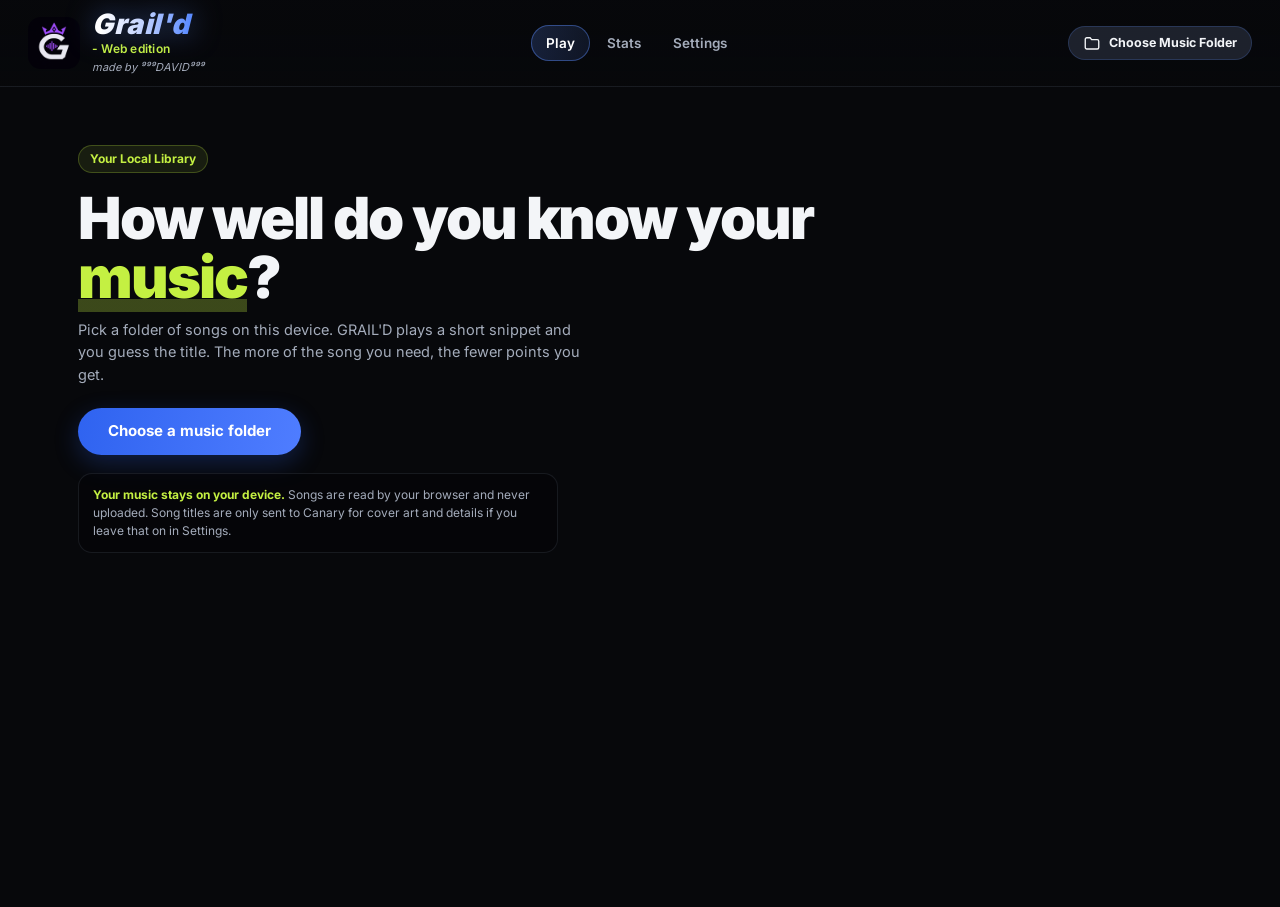
==== web/index.html @ 4c106f6c "Add stage 1 browser edition of GRAIL'D in web/ A static site version that needs no .exe: players pic" ====
<!DOCTYPE html>
<html lang="en">
<head>
    <meta charset="UTF-8">
    <meta name="viewport" content="width=device-width, initial-scale=1.0">
    <title>GRAIL'D - Song Guesser</title>
    <meta name="description" content="Guess songs from short snippets of your own music folder. Your files stay on your device.">
    <link rel="icon" type="image/png" href="assets/graild-logo.png">
    <link href="assets/tailwind.css" rel="stylesheet">
    <link href="assets/fonts.css" rel="stylesheet">
    <link href="assets/graild-ui.css" rel="stylesheet">
    <link href="web.css" rel="stylesheet">
</head>
<body>
    <svg width="0" height="0" style="position:absolute" aria-hidden="true">
        <symbol id="i-game" viewBox="0 0 24 24"><circle cx="12" cy="12" r="9"/><path d="m10 8.5 5.5 3.5-5.5 3.5z"/></symbol>
        <symbol id="i-trophy" viewBox="0 0 24 24"><path d="M8 4h8v7a4 4 0 0 1-8 0z"/><path d="M8 6H4.5c0 3 1.2 5 3.7 5.4M16 6h3.5c0 3-1.2 5-3.7 5.4"/><path d="M12 15v3.5M8.5 20.5h7"/></symbol>
        <symbol id="i-settings" viewBox="0 0 24 24"><path d="M4 7h9M17 7h3M4 17h3M11 17h9"/><circle cx="15" cy="7" r="2"/><circle cx="9" cy="17" r="2"/></symbol>
        <symbol id="i-folder" viewBox="0 0 24 24"><path d="M3 7a2 2 0 0 1 2-2h4.5l2 2.5H19a2 2 0 0 1 2 2V18a2 2 0 0 1-2 2H5a2 2 0 0 1-2-2z"/></symbol>
    </svg>

    <div class="app-shell">
    <header class="rail">
        <div class="app-brand">
            <img class="app-brand-logo" src="assets/graild-logo.png" alt="GRAIL'D crowned G logo" width="64" height="64">
            <div class="min-w-0">
                <h1 class="wordmark">Grail'd</h1>
                <p class="brand-sub">- Web edition</p>
                <p class="brand-credit">made by ⁹⁹⁹DAVID⁹⁹⁹</p>
            </div>
        </div>
        <nav class="rail-nav" aria-label="Main">
            <button type="button" data-tab="play" class="nav-btn"><svg class="icon" aria-hidden="true"><use href="#i-game"></use></svg>Play</button>
            <button type="button" data-tab="stats" class="nav-btn"><svg class="icon" aria-hidden="true"><use href="#i-trophy"></use></svg>Stats</button>
            <button type="button" data-tab="settings" class="nav-btn"><svg class="icon" aria-hidden="true"><use href="#i-settings"></use></svg>Settings</button>
        </nav>
        <div class="rail-foot">
            <button type="button" data-action="choose-folder" class="btn btn-secondary btn-sm"><svg class="icon" aria-hidden="true"><use href="#i-folder"></use></svg><span>Choose <span class="label-long">Music </span>Folder</span></button>
        </div>
    </header>

    <div class="app-main">
    <main class="app-content">
        <input id="folder-input" type="file" webkitdirectory directory multiple hidden>

        <!-- PLAY -->
        <section id="tab-play" class="space-y-5">
            <div id="welcome" class="hub-hero">
                <span class="pill">Your Local Library</span>
                <h2 class="hub-title">How well do you know your <em>music</em>?</h2>
                <p class="sub">Pick a folder of songs on this device. GRAIL'D plays a short snippet and you guess the title. The more of the song you need, the fewer points you get.</p>
                <div class="hub-actions">
                    <button type="button" data-action="choose-folder" class="btn btn-primary btn-lg">Choose a music folder</button>
                    <button id="reopen-folder" type="button" class="btn btn-secondary btn-lg hidden">Reopen <span id="reopen-name"></span></button>
                </div>
                <p class="privacy-note small"><strong>Your music stays on your device.</strong> Songs are read by your browser and never uploaded. Song titles are only sent to Canary for cover art and details if you leave that on in Settings.</p>
                <p id="welcome-status" class="small mt-2" role="status"></p>
            </div>

            <div id="game" class="game-layout hidden">
                <div class="space-y-3 min-w-0">
                    <div class="flex flex-wrap items-center justify-between gap-x-4 gap-y-1">
                        <p id="library-line" class="tiny"></p>
                        <p class="tiny">Your round saves automatically in this browser.</p>
                    </div>
                    <div class="card card-accent card-pad space-y-5">
                        <div class="game-head">
                            <div>
                                <h3 id="game-mode-title" class="text-xl font-extrabold">Classic Snippets</h3>
                                <p id="game-mode-description" class="small">Guess the song from its intro.</p>
                                <p class="small">Attempt <span id="current-attempt">1</span> of <span id="attempt-count">6</span></p>
                            </div>
                            <div class="game-hud">
                                <span id="game-score" class="tabular">Score: 0</span>
                                <p class="streak tabular">Streak: <span id="game-streak">0</span> 🔥</p>
                            </div>
                        </div>

                        <div class="game-options">
                            <label class="field">Game
                                <select id="mode-select">
                                    <option value="classic">Classic Snippets</option>
                                    <option value="random">Random Drop</option>
                                </select>
                            </label>
                            <label class="field">Difficulty
                                <select id="difficulty-select">
                                    <option>Easy</option><option>Medium</option><option>Hard</option>
                                </select>
                            </label>
                        </div>

                        <div class="space-y-5">
                            <div id="timeline-bars" aria-label="Attempts"></div>

                            <div id="snippet-deck" class="deck">
                                <div class="eq" id="snippet-eq" aria-hidden="true"></div>
                                <button id="play-btn" type="button">
                                    <span id="snippet-play-icon" aria-hidden="true">&#9654;</span> <span id="snippet-play-label">PLAY</span> <span><span id="snippet-sec">1</span>s SNIPPET</span>
                                </button>
                                <div class="deck-meta">
                                    <progress id="snippet-progress" max="1000" value="0" aria-label="Snippet playback progress"></progress>
                                    <span id="snippet-clock" class="tabular">0.0s</span>
                                    <span id="round-worth" class="worth tabular"></span>
                                </div>
                                <label class="volume-row">
                                    <span>Volume</span>
                                    <input id="volume-control" type="range" min="0" max="100" value="70" aria-label="Music volume">
                                    <span id="volume-value" class="w-10 text-right tabular-nums">70%</span>
                                </label>
                            </div>

                            <div id="cover-container" class="cover-box hidden">
                                <div class="cover-frame"><div id="cover-art-inner">💿</div></div>
                                <p id="correct-song-title"></p>
                                <p id="canary-details" class="small text-center"></p>
                            </div>

                            <ol id="round-log" class="round-log hidden" aria-label="Your attempts this round"></ol>

                            <div id="input-area" class="space-y-3">
                                <div class="guess-wrap">
                                    <input type="text" id="guess-input" placeholder="Type song title..." autocomplete="off" role="combobox" aria-autocomplete="list" aria-expanded="false" aria-controls="suggestions" aria-label="Song title guess">
                                    <div id="suggestions" class="hidden" role="listbox"></div>
                                </div>
                                <div class="game-actions">
                                    <button id="submit-btn" type="button" class="btn btn-green">SUBMIT</button>
                                    <button id="skip-btn" type="button" class="btn btn-quiet">SKIP / +1s</button>
                                    <button id="reroll-btn" type="button" class="btn btn-cyan">REROLL SONG</button>
                                </div>
                                <p class="key-hints"><span><kbd>Enter</kbd> submit</span><span><kbd>Ctrl</kbd> <kbd>Space</kbd> play</span><span><kbd>Ctrl</kbd> <kbd>Enter</kbd> skip</span></p>
                            </div>
                        </div>

                        <div id="feedback-banner" class="feedback" role="status"></div>
                        <button id="next-round-btn" type="button" class="btn btn-primary btn-lg btn-block hidden">Next Round</button>
                    </div>
                </div>
                <aside class="game-side" aria-label="This session">
                    <div class="card card-pad space-y-3">
                        <h4 class="kicker kicker-c">This session</h4>
                        <div class="side-stats">
                            <div class="stat"><p class="stat-label">Correct</p><p id="side-correct" class="stat-value c-g">0</p></div>
                            <div class="stat"><p class="stat-label">Wrong</p><p id="side-wrong" class="stat-value c-r">0</p></div>
                            <div class="stat"><p class="stat-label">Accuracy</p><p id="side-accuracy" class="stat-value c-c">-</p></div>
                            <div class="stat"><p class="stat-label">Rounds</p><p id="side-rounds" class="stat-value">0</p></div>
                        </div>
                    </div>
                    <div class="card card-pad space-y-3">
                        <h4 class="kicker">Round history</h4>
                        <ul id="round-history" class="history"></ul>
                        <p id="round-history-empty" class="small">Finished rounds appear here until you close the tab.</p>
                    </div>
                </aside>
            </div>
        </section>

        <!-- STATS -->
        <section id="tab-stats" class="hidden space-y-5">
            <div>
                <h2 class="section-title">Your stats</h2>
                <p class="sub mt-1">Saved in this browser only. Clearing site data or switching browser starts fresh.</p>
            </div>
            <div class="stats-grid" aria-label="Lifetime stats">
                <div class="stat"><p class="stat-label">Lifetime points</p><p id="stat-points" class="stat-value c-p">0</p></div>
                <div class="stat"><p class="stat-label">Accuracy</p><p id="stat-accuracy" class="stat-value c-c">-</p></div>
                <div class="stat"><p class="stat-label">Best streak</p><p id="stat-best-streak" class="stat-value c-o">0</p></div>
                <div class="stat"><p class="stat-label">Current streak</p><p id="stat-streak" class="stat-value">0</p></div>
                <div class="stat"><p class="stat-label">Rounds played</p><p id="stat-played" class="stat-value">0</p></div>
                <div class="stat"><p class="stat-label">Correct / wrong guesses</p><p id="stat-guesses" class="stat-value">0 / 0</p></div>
                <div class="stat"><p class="stat-label">Grails collected</p><p id="stat-grails" class="stat-value c-g">0</p></div>
                <div class="stat"><p class="stat-label">Achievements</p><p id="stat-achievements" class="stat-value">0 / 48</p></div>
            </div>
            <div class="card card-pad space-y-3">
                <h3 class="card-title">Achievements</h3>
                <ul id="achievement-list" class="achievement-list"></ul>
            </div>
        </section>

        <!-- SETTINGS -->
        <section id="tab-settings" class="hidden narrow-col space-y-5">
            <h2 class="section-title">Settings</h2>
            <div class="card card-pad space-y-4">
                <label class="setting-row"><span>Show Canary song details<small>After each round, look up the title on canary.best for cover art, era and a link. Only the title is sent.</small></span>
                    <input id="canary-toggle" type="checkbox" checked>
                </label>
                <div class="setting-row"><span>Music folder<small id="settings-folder">No folder chosen.</small></span>
                    <button id="forget-folder" type="button" class="btn btn-secondary btn-sm">Forget folder</button>
                </div>
                <div class="setting-row"><span>Reset stats<small>Deletes your points, streaks, grails and achievements in this browser.</small></span>
                    <button id="reset-stats" type="button" class="btn btn-danger btn-sm">Reset</button>
                </div>
            </div>
            <div class="card card-pad space-y-2">
                <h3 class="card-title">About the web edition</h3>
                <p class="small">This is the browser version of GRAIL'D. It plays songs from a folder you choose; nothing is uploaded and there is no server. Sign-in, the global leaderboard and challenges are only in the desktop app for now.</p>
                <p class="small">Chrome and Edge can remember your folder between visits. Firefox and Safari ask you to pick it again each time. Which audio formats play depends on your browser; MP3, M4A/AAC, WAV, OGG and FLAC work almost everywhere.</p>
            </div>
        </section>
    </main>
    </div>
    </div>

    <script type="module" src="js/app.js"></script>
</body>
</html>
---- web/assets/fonts.css ----
@font-face {
  font-family: 'Inter';
  font-style: normal;
  font-weight: 400;
  font-display: swap;
  src: url(inter-400.ttf) format('truetype');
}
@font-face {
  font-family: 'Inter';
  font-style: normal;
  font-weight: 600;
  font-display: swap;
  src: url(inter-600.ttf) format('truetype');
}
@font-face {
  font-family: 'Inter';
  font-style: normal;
  font-weight: 700;
  font-display: swap;
  src: url(inter-700.ttf) format('truetype');
}
@font-face {
  font-family: 'Inter';
  font-style: normal;
  font-weight: 900;
  font-display: swap;
  src: url(inter-900.ttf) format('truetype');
}
---- web/assets/graild-ui.css ----
:root {
  color-scheme: dark;
  --accent-rgb: 92 140 255;
  --accent2-rgb: 196 240 66;
  --deep-rgb: 47 99 240;
  --bg: #07080b;
  --bg-2: #0c0e13;
  --surface: rgba(17, 19, 25, .92);
  --surface-2: #161920;
  --surface-3: #242833;
  --well: rgba(4, 5, 8, .55);
  --plum: rgba(38, 43, 56, .75);
  --line: rgba(148, 163, 184, .13);
  --line-2: rgba(148, 163, 184, .26);
  --text: #f3f5f8;
  --muted: #a4acbb;
  --faint: #7d8596;
  --purple: #5c8cff;
  --purple-2: #b9ccff;
  --purple-deep: #2f63f0;
  --cyan: #c4f042;
  --cyan-2: #e6fbb0;
  --cyan-deep: #86b80f;
  --green: #34d399;
  --green-deep: #059669;
  --red: #fb7185;
  --amber: #fbbf24;
  --orange: #fb923c;
  --grad: linear-gradient(100deg, #2f63f0, #4f7dff);
  --grad-soft: linear-gradient(100deg, rgb(var(--accent-rgb) / .2), rgb(var(--accent-rgb) / .1));
  --radius: 18px;
  --radius-sm: 10px;
  --rail: 264px;
  --shadow: 0 18px 50px rgba(0, 0, 0, .5);
}

.hidden { display: none !important; }
html { scroll-behavior: smooth; }
body {
  font-family: 'Inter', system-ui, sans-serif;
  background: var(--bg);
  color: var(--text);
  min-height: 100vh;
  font-feature-settings: 'cv11', 'ss01';
}
#space { position: fixed; inset: 0; z-index: -1; overflow: hidden; pointer-events: none; background: radial-gradient(900px 420px at 50% -120px, rgb(var(--deep-rgb) / .22), transparent 70%), var(--bg); }
#space canvas { position: absolute; inset: 0; width: 100%; height: 100%; }
dialog::backdrop { background: rgba(4, 5, 12, .78); -webkit-backdrop-filter: blur(4px); backdrop-filter: blur(4px); }
::selection { background: var(--purple); color: #fff; }
:focus-visible { outline: 2px solid var(--cyan); outline-offset: 2px; }
.tabular, .stat-value { font-variant-numeric: tabular-nums; }
::-webkit-scrollbar { width: 10px; height: 10px; }
::-webkit-scrollbar-thumb { background: #262b36; border-radius: 99px; border: 2px solid transparent; background-clip: padding-box; }
::-webkit-scrollbar-thumb:hover { background: #353b48; background-clip: padding-box; border: 2px solid transparent; }
::-webkit-scrollbar-track { background: transparent; }
.icon { width: 18px; height: 18px; flex-shrink: 0; stroke: currentColor; fill: none; stroke-width: 1.8; stroke-linecap: round; stroke-linejoin: round; }

.app-shell { display: block; min-height: 100vh; }
.rail {
  position: sticky;
  top: 0;
  z-index: 50;
  display: grid;
  grid-template-columns: auto minmax(0, 1fr) auto;
  align-items: center;
  gap: 10px 24px;
  padding: 10px 28px;
  border-bottom: 1px solid var(--line);
  background: linear-gradient(180deg, rgba(7, 8, 11, .96), rgba(7, 8, 11, .84));
}
.app-main { min-width: 0; display: flex; flex-direction: column; min-height: calc(100vh - 80px); }
.app-content { flex: 1; width: 100%; max-width: 1180px; margin: 0 auto; padding: 28px 28px 44px; }
.app-footer { padding: 20px 32px 24px; border-top: 1px solid var(--line); text-align: center; font-size: 12px; color: var(--faint); }
.app-footer .credit { margin-top: 4px; color: var(--muted); font-style: italic; font-weight: 600; }

.app-brand { display: flex; align-items: center; gap: 12px; min-width: 0; }
.app-brand-logo { width: 52px; height: 52px; object-fit: contain; flex-shrink: 0; border-radius: 13px; }
.wordmark { display: inline-block; padding-right: .1em; font-size: 28px; line-height: 1.05; font-weight: 900; font-style: italic; letter-spacing: .03em; background: linear-gradient(95deg, #ffffff 10%, var(--purple-2) 55%, var(--purple) 95%); -webkit-background-clip: text; background-clip: text; color: transparent; filter: drop-shadow(0 0 14px rgb(var(--accent-rgb) / .5)); }
.brand-sub { font-size: 12px; font-weight: 600; color: var(--cyan); letter-spacing: .02em; white-space: nowrap; }
.brand-credit { margin-top: 1px; font-size: 11px; font-style: italic; color: var(--muted); white-space: nowrap; }

.rail-nav { display: flex; justify-content: center; align-items: center; gap: 2px; min-width: 0; }
.nav-btn { position: relative; display: flex; align-items: center; justify-content: center; gap: 7px; padding: 8px 15px; border-radius: 999px; font-size: 13.5px; font-weight: 600; color: var(--muted); transition: background-color .15s, color .15s; white-space: nowrap; }
.nav-btn .icon { display: none; }
.nav-btn:hover { color: var(--text); background: rgba(148, 163, 184, .08); }
.nav-btn.is-active { background: var(--grad-soft); color: #fff; box-shadow: inset 0 0 0 1px rgb(var(--accent-rgb) / .42); }
.game-nav { position: relative; display: flex; align-items: center; }
.game-nav .nav-btn { flex: 1; min-width: 0; padding-right: 28px; }
.nav-caret { position: absolute; right: 5px; top: 50%; transform: translateY(-50%); padding: 5px; border-radius: 99px; color: var(--muted); }
.nav-caret:hover { background: rgba(148, 163, 184, .14); color: var(--text); }
.nav-caret .icon { width: 13px; height: 13px; }
.game-nav-menu { position: absolute; top: 100%; left: 0; min-width: 250px; padding-top: 8px; z-index: 60; }
.game-nav-menu[hidden] { display: none; }
.game-nav-panel { padding: 8px; border: 1px solid var(--line-2); border-radius: 18px; background: var(--surface-2); box-shadow: var(--shadow); }
.game-nav-panel button { display: block; width: 100%; padding: 11px 12px; border-radius: 12px; text-align: left; font-size: 13px; font-weight: 700; }
.game-nav-panel button:hover, .game-nav-panel button:focus-visible { background: var(--surface-3); }
.game-nav-panel button[aria-checked="true"] { color: var(--purple-2); background: rgb(var(--accent-rgb) / .16); }
.game-nav-panel .menu-note { padding: 8px 12px 6px; font-size: 11.5px; color: var(--faint); }

.rail-foot { display: flex; align-items: center; gap: 8px; }
.palette-trigger { display: flex; align-items: center; gap: 8px; padding: 7px 10px 7px 12px; border: 1px solid var(--line); border-radius: 999px; font-size: 12.5px; color: var(--muted); background: rgba(148, 163, 184, .05); white-space: nowrap; }
.palette-trigger:hover { border-color: var(--line-2); color: var(--text); }
kbd { display: inline-block; min-width: 20px; padding: 2px 6px; border: 1px solid var(--line-2); border-bottom-width: 2px; border-radius: 6px; background: var(--surface-2); color: var(--muted); font: 600 10.5px/1.4 'Inter', sans-serif; text-align: center; }

.card { background: var(--surface); border: 1px solid var(--line); border-radius: var(--radius); }
.card-pad { padding: 24px; }
.card-accent { border-color: rgb(var(--accent2-rgb) / .24); }
.card-accent-p { border-color: rgb(var(--accent-rgb) / .3); }
.kicker { font-size: 11px; font-weight: 700; letter-spacing: .13em; text-transform: uppercase; color: var(--purple); }
.kicker-c { color: var(--cyan); }
.pill { display: inline-flex; align-items: center; gap: 6px; padding: 4px 11px; border: 1px solid rgb(var(--accent2-rgb) / .24); border-radius: 999px; background: rgb(var(--accent2-rgb) / .09); color: var(--cyan); font-size: 12px; font-weight: 700; }
.section-title { font-size: 24px; font-weight: 900; letter-spacing: -.015em; }
.card-title { font-size: 18px; font-weight: 800; letter-spacing: -.01em; }
.sub { font-size: 13px; color: var(--muted); line-height: 1.55; }
.small { font-size: 12px; color: var(--muted); line-height: 1.5; }
.tiny { font-size: 11.5px; color: var(--faint); line-height: 1.5; }
.link-btn { font-size: 12.5px; font-weight: 700; color: var(--cyan); }
.link-btn:hover { text-decoration: underline; }
.link-btn.is-p { color: var(--purple); }
.link-btn:disabled { opacity: .4; }

.btn { display: inline-flex; align-items: center; justify-content: center; gap: 8px; padding: 10px 20px; border-radius: 999px; font-size: 13.5px; font-weight: 700; line-height: 1.25; transition: filter .15s, background-color .15s, border-color .15s, transform .08s; cursor: pointer; }
.btn:active:not(:disabled) { transform: translateY(1px); }
.btn:disabled { opacity: .42; cursor: not-allowed; }
.btn-lg { padding: 14px 30px; font-size: 15px; }
.btn-sm { padding: 7px 14px; font-size: 12.5px; }
.btn-block { width: 100%; }
.btn-primary { background: var(--grad); color: #fff; box-shadow: 0 8px 24px rgb(var(--deep-rgb) / .26); }
.btn-primary:hover:not(:disabled) { filter: brightness(1.12); }
.btn-purple { background: var(--purple-deep); color: #fff; }
.btn-purple:hover:not(:disabled) { filter: brightness(1.14); }
.btn-green { background: var(--green-deep); color: #fff; }
.btn-green:hover:not(:disabled) { filter: brightness(1.14); }
.btn-cyan { background: var(--cyan-deep); color: #fff; }
.btn-cyan:hover:not(:disabled) { filter: brightness(1.14); }
.btn-secondary { border: 1px solid rgb(var(--accent-rgb) / .2); background: var(--plum); color: var(--text); }
.btn-secondary:hover:not(:disabled) { background: rgba(52, 59, 76, .9); border-color: rgb(var(--accent-rgb) / .42); }
.btn-quiet { background: var(--surface-3); color: var(--text); }
.btn-quiet:hover:not(:disabled) { filter: brightness(1.2); }
.btn-discord { border: 1px solid rgba(129, 140, 248, .45); background: rgba(99, 102, 241, .14); color: #fff; }
.btn-discord:hover:not(:disabled) { background: rgba(99, 102, 241, .26); }
.btn-danger { border: 1px solid rgba(251, 113, 133, .4); color: #fecdd3; }
.btn-danger:hover:not(:disabled) { background: rgba(251, 113, 133, .1); }

input[type="text"], input[type="search"], input[type="password"], input:not([type]), select {
  border: 1px solid var(--line-2);
  border-radius: 14px;
  background-color: rgba(8, 8, 18, .72);
  color: var(--text);
  transition: border-color .15s, box-shadow .15s;
}
input[type="text"], input[type="search"], input[type="password"], input:not([type]) { width: 100%; padding: 10px 12px; font-size: 14px; }
input::placeholder { color: var(--faint); }
input:focus, select:focus { outline: none; border-color: var(--cyan); box-shadow: 0 0 0 3px rgb(var(--accent2-rgb) / .16); }
select {
  appearance: none;
  -webkit-appearance: none;
  padding: 9px 34px 9px 12px;
  max-width: 100%;
  font-size: 13.5px;
  font-weight: 600;
  cursor: pointer;
  background-image: url("data:image/svg+xml,%3Csvg xmlns='http://www.w3.org/2000/svg' width='12' height='12' fill='none' stroke='%23a3adc2' stroke-width='2' stroke-linecap='round' stroke-linejoin='round' viewBox='0 0 24 24'%3E%3Cpath d='m6 9 6 6 6-6'/%3E%3C/svg%3E");
  background-repeat: no-repeat;
  background-position: right 12px center;
}
select:disabled, input:disabled { opacity: .5; cursor: not-allowed; }
select option { background: var(--surface-2); color: var(--text); }
.field { display: block; font-size: 13px; font-weight: 600; color: var(--muted); }
.field > input, .field > select, .field > .pw-wrap { margin-top: 6px; }
.field > select { width: 100%; }
.setting-row { display: flex; flex-wrap: wrap; align-items: center; justify-content: space-between; gap: 8px 16px; font-size: 14px; font-weight: 700; }
.setting-row small { display: block; margin-top: 2px; font-size: 11.5px; font-weight: 400; color: var(--faint); }
.toggle { display: flex; align-items: center; gap: 12px; font-size: 14px; color: var(--text); cursor: pointer; }
.toggle input { appearance: none; -webkit-appearance: none; flex-shrink: 0; position: relative; width: 38px; height: 22px; border-radius: 99px; background: var(--surface-3); border: 1px solid var(--line-2); cursor: pointer; transition: background-color .15s; }
.toggle input::after { content: ''; position: absolute; top: 2px; left: 2px; width: 16px; height: 16px; border-radius: 50%; background: #e2e8f0; transition: transform .15s; }
.toggle input:checked { background: var(--purple-deep); border-color: var(--purple); }
.toggle input:checked::after { transform: translateX(16px); }
input[type="range"] { -webkit-appearance: none; appearance: none; height: 6px; border-radius: 99px; background: linear-gradient(90deg, var(--cyan) var(--pct, 70%), var(--surface-3) var(--pct, 70%)); cursor: pointer; }
input[type="range"]::-webkit-slider-thumb { -webkit-appearance: none; width: 16px; height: 16px; border-radius: 50%; background: #fff; border: 3px solid var(--cyan); box-shadow: 0 2px 8px rgba(0, 0, 0, .5); }
progress { -webkit-appearance: none; appearance: none; display: block; width: 100%; height: 6px; border: 0; border-radius: 99px; overflow: hidden; background: var(--surface-3); }
progress::-webkit-progress-bar { background: var(--surface-3); border-radius: 99px; }
progress::-webkit-progress-value { background: linear-gradient(90deg, var(--purple), var(--cyan)); border-radius: 99px; }

.seg { display: flex; gap: 4px; padding: 4px; border: 1px solid var(--line); border-radius: 999px; background: var(--well); }
.seg-btn { flex: 1; padding: 9px 18px; border-radius: 999px; font-size: 13.5px; font-weight: 700; color: var(--muted); white-space: nowrap; }
.seg-btn:hover { color: var(--text); }
.seg-btn.is-active, .seg-btn[aria-selected="true"] { background: var(--purple-deep); color: #fff; }
.seg-inline { display: inline-flex; }
.seg-inline .seg-btn { flex: none; }

.stat { padding: 14px 16px; border: 1px solid var(--line); border-radius: 16px; background: var(--well); min-width: 0; }
.stat-label { font-size: 11.5px; font-weight: 600; color: var(--faint); }
.stat-value { margin-top: 3px; font-size: 22px; font-weight: 800; letter-spacing: -.01em; }
.stat-value.c-p { color: var(--purple); }
.stat-value.c-c { color: var(--cyan); }
.stat-value.c-g { color: var(--green); }
.stat-value.c-r { color: var(--red); }
.stat-value.c-o { color: var(--orange); }

.state-card { display: flex; flex-direction: column; align-items: center; gap: 8px; padding: 34px 20px; border: 1px dashed var(--line-2); border-radius: 16px; text-align: center; grid-column: 1 / -1; }
.state-card .state-icon { display: flex; align-items: center; justify-content: center; width: 46px; height: 46px; margin-bottom: 4px; border-radius: 50%; background: var(--grad-soft); color: var(--cyan); }
.state-card .state-icon .icon { width: 22px; height: 22px; }
.state-card h4 { font-size: 15px; font-weight: 800; }
.state-card p { max-width: 44ch; font-size: 13px; color: var(--muted); line-height: 1.55; word-break: break-word; }
.state-card .btn { margin-top: 8px; }
.state-card.is-error { border-color: rgba(251, 113, 133, .36); background: rgba(251, 113, 133, .05); }
.state-card.is-error .state-icon { background: rgba(251, 113, 133, .15); color: var(--red); }
.skeleton { position: relative; overflow: hidden; border-radius: 12px; background: var(--surface-2); }
.skeleton::after { content: ''; position: absolute; inset: 0; transform: translateX(-100%); background: linear-gradient(90deg, transparent, rgba(255, 255, 255, .05), transparent); animation: shimmer 1.3s infinite; }
.skeleton-rows { display: grid; gap: 8px; }
.skeleton-rows .skeleton { height: 52px; }
.skeleton-grid { display: contents; }
.skeleton-grid .skeleton { height: 148px; border-radius: 16px; }
@keyframes shimmer { to { transform: translateX(100%); } }

.hub-hero { position: relative; z-index: 5; display: flex; flex-direction: column; align-items: flex-start; padding: 30px 0 22px; text-align: left; }
.hub-title { margin: 16px 0 12px; max-width: 18ch; font-size: clamp(34px, 5vw, 58px); line-height: 1.02; font-weight: 900; letter-spacing: -.035em; color: var(--text); }
.hub-title em { font-style: normal; color: var(--cyan); background: linear-gradient(transparent 82%, rgb(var(--accent2-rgb) / .28) 82%); }
.hub-hero .sub { max-width: 58ch; font-size: 14.5px; }
.hub-actions { display: flex; flex-wrap: wrap; justify-content: flex-start; gap: 12px; margin-top: 22px; }
.hub-note { display: inline-flex; align-items: center; gap: 10px; max-width: 100%; margin-top: 20px; padding: 5px 16px 5px 6px; border: 1px solid var(--line-2); border-radius: 999px; background: var(--well); font-size: 12.5px; color: var(--muted); }
.hub-note:hover { border-color: var(--purple); }
.hub-note b { padding: 2px 9px; border-radius: 999px; background: var(--cyan); color: #0b0f02; font-size: 10.5px; font-weight: 800; letter-spacing: .04em; }
.hub-note strong { overflow: hidden; text-overflow: ellipsis; white-space: nowrap; color: var(--text); font-weight: 700; }
.song-thumb { position: relative; flex-shrink: 0; width: 38px; height: 38px; border-radius: 10px; background: linear-gradient(135deg, hsl(var(--h, 270) 70% 44%), hsl(calc(var(--h, 270) + 34) 75% 20%)); }
.song-thumb::after { content: ''; position: absolute; inset: 13px; border-radius: 50%; background: rgba(10, 11, 19, .82); box-shadow: 0 0 0 4px rgba(255, 255, 255, .13); }
.hub-row { display: grid; grid-template-columns: minmax(0, 1.05fr) minmax(0, 1fr); gap: 16px; }
.library-card { display: grid; grid-template-columns: auto minmax(0, 1fr); gap: 4px 18px; align-items: center; padding: 20px 22px; }
.library-card .disc { grid-row: span 2; margin: 0; }
.library-card .lib-body { grid-column: 1 / -1; }
.disc { position: relative; width: 66px; height: 66px; margin: 0 auto 12px; border-radius: 50%; border: 1px solid var(--purple); background: conic-gradient(from 40deg, #1b2746, #232b14, #1b2746, #232b14, #1b2746); }
.disc::after { content: ''; position: absolute; inset: 24px; border-radius: 50%; background: var(--bg); box-shadow: 0 0 0 5px rgb(var(--accent-rgb) / .55); }
.library-folder { margin-top: 10px; padding: 8px 14px; border: 1px solid var(--line); border-radius: 14px; background: var(--well); font-size: 12px; color: var(--muted); word-break: break-all; }
.meter-row { margin-top: 12px; text-align: left; }
.meter-row .small { display: flex; justify-content: space-between; gap: 8px; margin-bottom: 5px; }
.chip-row { display: flex; flex-wrap: wrap; gap: 6px; }
.chip { display: inline-flex; align-items: center; gap: 6px; padding: 5px 11px; border: 1px solid var(--line-2); border-radius: 999px; font-size: 12px; font-weight: 700; color: var(--muted); background: transparent; white-space: nowrap; }
button.chip:hover { color: var(--text); border-color: var(--purple); }
.chip[aria-pressed="true"] { background: rgb(var(--accent-rgb) / .2); border-color: var(--purple); color: #fff; }
.chip .count { font-weight: 600; color: var(--faint); }
.chip[aria-pressed="true"] .count { color: var(--purple-2); }
.hub-grid { display: grid; grid-template-columns: repeat(2, minmax(0, 1fr)); gap: 12px; }
.hub-trophy { display: flex; align-items: center; gap: 16px; padding: 16px 20px; width: 100%; text-align: left; }
button.hub-trophy:hover { border-color: rgba(251, 191, 36, .5); }
.hub-trophy .trophy-badge { display: flex; align-items: center; justify-content: center; width: 42px; height: 42px; flex-shrink: 0; border-radius: 12px; background: rgba(251, 191, 36, .13); color: var(--amber); }
.hub-trophy .trophy-text { min-width: 0; flex: 1; }
.hub-trophy strong { display: block; font-size: 14px; font-weight: 800; }
.game-cards { display: grid; grid-template-columns: repeat(2, minmax(0, 1fr)); gap: 16px; }
.game-card { display: flex; flex-direction: column; gap: 10px; padding: 24px; text-align: left; transition: border-color .15s, transform .15s; }
.game-card:hover { transform: translateY(-2px); border-color: var(--purple); }
.game-card.is-cyan:hover { border-color: var(--cyan); }
.game-card h3 { font-size: 24px; font-weight: 900; letter-spacing: -.015em; }
.game-card p { font-size: 13.5px; color: var(--muted); line-height: 1.55; }
.game-card .go { margin-top: auto; padding-top: 4px; font-size: 13.5px; font-weight: 700; color: var(--purple); }
.game-card.is-cyan .go { color: var(--cyan); }
.wave { display: flex; align-items: center; gap: 3px; height: 40px; margin: 2px 0 4px; }
.wave i { flex: 1; min-width: 2px; border-radius: 2px; background: var(--surface-3); }
.wave i.on { background: var(--purple); }
.game-card.is-cyan .wave i.on { background: var(--cyan); }

.game-layout { display: grid; grid-template-columns: minmax(0, 1fr) 280px; gap: 20px; align-items: start; max-width: 1020px; margin: 0 auto; }
.game-head { display: flex; flex-wrap: wrap; justify-content: space-between; align-items: flex-start; gap: 12px; }
.game-hud { text-align: right; }
.game-hud #game-score { font-size: 15px; font-weight: 800; color: var(--purple); }
.game-hud .streak { margin-top: 2px; font-size: 12.5px; font-weight: 700; color: var(--orange); }
.streak.is-hot { text-shadow: 0 0 14px rgba(251, 146, 60, .8); }
.game-options { display: grid; grid-template-columns: repeat(2, minmax(0, 1fr)); gap: 12px; }
#timeline-bars { display: flex; gap: 6px; }
.attempt-seg { background: none !important; flex: 1; min-width: 0; text-align: center; font-size: 11px; font-weight: 700; color: var(--faint); transition: color .15s; }
.attempt-seg::before { content: ''; display: block; height: 6px; margin-bottom: 6px; border-radius: 99px; background: var(--surface-3); transition: background-color .2s; }
.attempt-seg[data-state="past"]::before { background: rgb(var(--accent-rgb) / .45); }
.attempt-seg[data-state="wrong"]::before { background: var(--red); }
.attempt-seg[data-state="skipped"]::before { background: var(--faint); }
.attempt-seg[data-state="current"]::before { background: linear-gradient(90deg, var(--purple), var(--cyan)); box-shadow: 0 0 12px rgb(var(--accent-rgb) / .6); }
.attempt-seg[data-state="won"]::before { background: var(--green); box-shadow: 0 0 12px rgba(52, 211, 153, .55); }
.attempt-seg[data-state="current"], .attempt-seg[data-state="won"] { color: var(--text); }
.deck { display: flex; flex-direction: column; align-items: center; gap: 14px; padding: 22px 16px; border: 1px solid var(--line); border-radius: 18px; background: var(--well); }
.eq { display: flex; align-items: flex-end; justify-content: center; gap: 4px; width: 100%; max-width: 340px; height: 44px; }
.eq i { flex: 1; height: 14%; border-radius: 3px; background: var(--surface-3); transition: height .25s, background-color .25s; }
.deck.is-playing .eq i { background: linear-gradient(180deg, var(--cyan), var(--purple)); animation: eq .9s ease-in-out infinite alternate; }
.eq i:nth-child(3n) { animation-delay: -.25s !important; animation-duration: .7s !important; }
.eq i:nth-child(3n+1) { animation-delay: -.5s !important; animation-duration: 1.05s !important; }
.eq i:nth-child(4n) { animation-delay: -.8s !important; }
@keyframes eq { from { height: 14%; } to { height: 100%; } }
#play-btn { display: inline-flex; align-items: center; justify-content: center; gap: 10px; padding: 16px 36px; border-radius: 999px; background: var(--grad); color: #fff; font-size: 17px; font-weight: 900; letter-spacing: .01em; box-shadow: 0 10px 30px rgb(var(--deep-rgb) / .32); transition: filter .15s, transform .08s; }
#play-btn:hover:not(:disabled) { filter: brightness(1.12); }
#play-btn:active:not(:disabled) { transform: translateY(1px); }
#play-btn:disabled { opacity: .42; cursor: not-allowed; box-shadow: none; }
.deck-meta { display: flex; align-items: center; gap: 10px; width: 100%; max-width: 340px; font-size: 12px; color: var(--muted); }
.deck-meta progress { flex: 1; height: 4px; }
.worth { padding: 3px 10px; border-radius: 99px; background: rgb(var(--accent-rgb) / .15); color: var(--purple-2); font-size: 12px; font-weight: 700; white-space: nowrap; }
.volume-row { display: flex; align-items: center; gap: 12px; width: 100%; max-width: 340px; font-size: 12px; color: var(--muted); }
.volume-row input { flex: 1; min-width: 0; }
.guess-wrap { position: relative; }
#guess-input { padding: 14px 22px; border: 1px solid var(--line-2); border-radius: 14px; font-size: 15px; font-weight: 600; background: rgba(11, 13, 18, .96); }
#guess-input:focus { border-color: var(--purple); box-shadow: 0 0 0 3px rgb(var(--accent-rgb) / .22) !important; }
#guess-input:disabled { box-shadow: none; }
#suggestions { position: absolute; left: 0; right: 0; top: calc(100% + 8px); z-index: 30; overflow: hidden; padding: 4px 8px 8px; border: 1px solid rgb(var(--accent-rgb) / .3); border-radius: 22px; background: rgba(19, 21, 28, .98); box-shadow: var(--shadow); }
.suggest-head { padding: 6px 10px 4px; font-size: 11.5px; color: var(--faint); text-align: right; }
.suggestion { display: flex; align-items: center; gap: 12px; width: 100%; padding: 6px 10px; border-radius: 12px; text-align: left; font-size: 14px; font-weight: 600; color: var(--text); }
.suggestion .song-thumb { width: 30px; height: 30px; border-radius: 8px; }
.suggestion .song-thumb::after { inset: 10px; box-shadow: 0 0 0 3px rgba(255, 255, 255, .13); }
.suggestion .label { min-width: 0; flex: 1; overflow: hidden; text-overflow: ellipsis; white-space: nowrap; }
.suggestion:hover, .suggestion.is-active { background: rgba(255, 255, 255, .08); }
.suggestion.is-active::after { content: '\21B5'; color: var(--faint); }
.suggestion mark { background: transparent; color: var(--cyan); font-weight: 800; }
.game-actions { display: grid; grid-template-columns: repeat(3, minmax(0, 1fr)); gap: 10px; }
.key-hints { display: flex; flex-wrap: wrap; gap: 6px 14px; font-size: 11.5px; color: var(--faint); }
.feedback { min-height: 22px; text-align: center; font-size: 14px; font-weight: 700; line-height: 1.45; word-break: break-word; }
.feedback.is-ok { color: var(--green); }
.feedback.is-bad { color: var(--red); }
.round-log { display: grid; gap: 6px; }
.round-log li { display: flex; align-items: center; gap: 10px; padding: 8px 12px; border: 1px solid var(--line); border-radius: 10px; background: var(--well); font-size: 13px; }
.round-log .n { width: 26px; flex-shrink: 0; font-size: 11px; font-weight: 700; color: var(--faint); }
.round-log .txt { min-width: 0; flex: 1; word-break: break-word; }
.round-log .tag-x { color: var(--red); font-weight: 700; font-size: 12px; }
.round-log .tag-s { color: var(--faint); font-weight: 700; font-size: 12px; }
.cover-box { display: flex; flex-direction: column; align-items: center; gap: 10px; }
.cover-frame { width: 148px; height: 148px; padding: 3px; border-radius: 20px; background: linear-gradient(135deg, var(--purple), var(--cyan)); box-shadow: 0 16px 44px rgb(var(--deep-rgb) / .35); perspective: 800px; }
#cover-art-inner { display: flex; align-items: center; justify-content: center; width: 100%; height: 100%; border-radius: 17px; background: var(--well); font-size: 44px; overflow: hidden; }
#correct-song-title { max-width: 100%; font-size: 15px; font-weight: 800; color: var(--green); text-align: center; word-break: break-word; }
.cover-box.is-miss #correct-song-title { color: var(--text); }
.side-stats { display: grid; grid-template-columns: repeat(2, minmax(0, 1fr)); gap: 8px; }
.side-stats .stat { padding: 10px 12px; }
.side-stats .stat-value { font-size: 18px; }
.history { display: grid; gap: 6px; max-height: 300px; overflow-y: auto; }
.history li { display: grid; grid-template-columns: 8px minmax(0, 1fr) auto; align-items: center; gap: 10px; padding: 8px 10px; border-radius: 10px; background: var(--well); font-size: 12.5px; }
.history .dot { width: 8px; height: 8px; border-radius: 50%; background: var(--red); }
.history .is-win .dot, .history li.is-win .dot { background: var(--green); }
.history .t { min-width: 0; overflow: hidden; text-overflow: ellipsis; white-space: nowrap; font-weight: 600; }
.history .p { font-size: 11.5px; font-weight: 700; color: var(--muted); }
.history li.is-win .p { color: var(--green); }
.game-side { position: sticky; top: 24px; display: grid; gap: 16px; }

.catalog-toolbar { display: flex; flex-wrap: wrap; align-items: center; gap: 10px; }
.search-box { position: relative; flex: 1 1 240px; min-width: 180px; }
.search-box .icon { position: absolute; left: 12px; top: 50%; transform: translateY(-50%); width: 16px; height: 16px; color: var(--faint); pointer-events: none; }
.search-box input { padding-left: 36px; }
.era-banner { display: grid; gap: 10px; padding: 14px 16px; border: 1px solid rgb(var(--accent2-rgb) / .24); border-radius: 16px; background: rgb(var(--accent2-rgb) / .05); }
.era-banner-top { display: flex; flex-wrap: wrap; align-items: center; justify-content: space-between; gap: 10px; }
#automatic-era-status { font-size: 13.5px; font-weight: 600; color: var(--cyan-2); }
.catalog-grid { display: grid; grid-template-columns: repeat(auto-fill, minmax(208px, 1fr)); gap: 14px; }
.song-card { display: flex; flex-direction: column; gap: 10px; padding: 12px; border: 1px solid var(--line); border-radius: 16px; background: var(--surface); transition: border-color .15s, transform .15s; min-width: 0; }
.song-card:hover { border-color: rgb(var(--accent-rgb) / .5); }
.song-art { position: relative; display: flex; align-items: center; justify-content: center; height: 108px; border-radius: 12px; overflow: hidden; background: linear-gradient(135deg, hsl(var(--h, 270) 72% 40%), hsl(calc(var(--h, 270) + 34) 75% 17%)); color: rgba(255, 255, 255, .85); }
.song-art .mini-disc { width: 46px; height: 46px; border-radius: 50%; background: conic-gradient(rgba(255, 255, 255, .14), rgba(255, 255, 255, .03), rgba(255, 255, 255, .14), rgba(255, 255, 255, .03), rgba(255, 255, 255, .14)); box-shadow: inset 0 0 0 16px transparent, 0 0 0 1px rgba(255, 255, 255, .12); position: relative; }
.song-art .mini-disc::after { content: ''; position: absolute; inset: 17px; border-radius: 50%; background: rgba(10, 11, 19, .85); }
.song-format { position: absolute; top: 7px; right: 7px; padding: 2px 7px; border-radius: 6px; background: rgba(10, 11, 19, .72); color: var(--purple-2); font-size: 10.5px; font-weight: 800; letter-spacing: .03em; }
.song-title { font-size: 13.5px; font-weight: 700; word-break: break-word; line-height: 1.35; }
.song-meta { font-size: 11.5px; color: var(--muted); line-height: 1.45; word-break: break-word; }
.song-meta[data-status="checked"], .song-meta[data-status="confirmed"] { color: var(--cyan-2); }
.song-meta[data-status="needs_review"], .song-meta[data-status="not_found"] { color: var(--amber); }
.song-card .btn { margin-top: auto; }
.catalog-grid.is-list { grid-template-columns: minmax(0, 1fr); gap: 6px; }
.catalog-grid.is-list .song-card { display: grid; grid-template-columns: 44px minmax(0, 1.2fr) minmax(0, 1fr) auto; align-items: center; gap: 14px; padding: 8px 12px; border-radius: 12px; }
.catalog-grid.is-list .song-art { width: 44px; height: 44px; border-radius: 9px; }
.catalog-grid.is-list .mini-disc { width: 24px; height: 24px; }
.catalog-grid.is-list .mini-disc::after { inset: 8px; }
.catalog-grid.is-list .song-format { display: none; }
.song-list-format { display: none; font-size: 11px; font-weight: 700; color: var(--purple-2); }
.catalog-grid.is-list .song-list-format { display: block; }
.catalog-grid.is-list .song-card .btn { margin-top: 0; }
.catalog-foot { display: flex; flex-direction: column; align-items: center; gap: 8px; }
.canary-form { display: grid; grid-template-columns: 2fr 1fr 1fr auto; gap: 12px; align-items: end; padding: 16px; }
.canary-form .field > select { width: 100%; }
.canary-results { display: grid; grid-template-columns: repeat(auto-fill, minmax(270px, 1fr)); gap: 14px; }
.canary-card { display: flex; flex-direction: column; gap: 10px; padding: 16px; }
.canary-card h3 { font-weight: 800; word-break: break-word; }
.canary-card .btn { margin-top: auto; align-self: flex-start; }

.board-layout { display: grid; grid-template-columns: minmax(0, 1.25fr) minmax(0, 1fr); gap: 20px; align-items: start; }
.board-full { grid-column: 1 / -1; }
.card-head { display: flex; flex-wrap: wrap; align-items: center; justify-content: space-between; gap: 10px; }
#global-status { font-size: 12.5px; color: var(--muted); }
#global-status.is-bad { color: var(--red); }
.podium { display: grid; grid-template-columns: repeat(3, minmax(0, 1fr)); gap: 10px; align-items: end; }
.podium-col { display: flex; flex-direction: column; align-items: center; gap: 2px; min-width: 0; padding: 14px 8px; border: 1px solid var(--line); border-radius: 14px; background: var(--well); text-align: center; }
.podium-col .medal { display: flex; align-items: center; justify-content: center; width: 34px; height: 34px; margin-bottom: 4px; border-radius: 50%; font-size: 14px; font-weight: 900; color: #0a0b13; }
.podium-col strong { max-width: 100%; overflow: hidden; text-overflow: ellipsis; white-space: nowrap; font-size: 13px; font-weight: 800; }
.podium-col span { font-size: 12px; color: var(--cyan); font-weight: 700; }
.podium-col.p1 { padding-top: 26px; border-color: rgba(251, 191, 36, .45); background: linear-gradient(180deg, rgba(251, 191, 36, .1), var(--well)); }
.p1 .medal { background: #fbbf24; }
.p2 .medal { background: #cbd5e1; }
.p3 .medal { background: #d9925c; }
.board-list { display: grid; gap: 6px; max-height: 420px; overflow-y: auto; padding-right: 2px; }
.board-row { display: flex; flex-wrap: wrap; align-items: center; gap: 8px 12px; padding: 10px 14px; border: 1px solid transparent; border-radius: 12px; background: var(--well); font-size: 13.5px; }
.board-row.is-me { border-color: rgb(var(--accent2-rgb) / .5); background: rgb(var(--accent2-rgb) / .07); }
.board-rank { width: 28px; flex-shrink: 0; font-weight: 800; color: var(--faint); font-variant-numeric: tabular-nums; }
.board-name { min-width: 0; flex: 1 1 120px; font-weight: 700; word-break: break-word; }
.board-points { flex-shrink: 0; font-weight: 700; color: var(--cyan); font-variant-numeric: tabular-nums; }
.you-tag { margin-left: 6px; padding: 1px 6px; border-radius: 6px; background: rgb(var(--accent2-rgb) / .18); color: var(--cyan-2); font-size: 10.5px; font-weight: 800; }
.board-row select { padding: 6px 28px 6px 10px; font-size: 12px; background-position: right 8px center; }
.record-grid { display: grid; grid-template-columns: repeat(2, minmax(0, 1fr)); gap: 10px; }
.record-grid .span-2 { grid-column: 1 / -1; }
.insights { display: grid; grid-template-columns: repeat(3, minmax(0, 1fr)); gap: 10px; }
.insight { min-width: 0; padding: 12px 14px; border: 1px solid var(--line); border-radius: 14px; background: var(--well); }
.insight h5 { font-size: 11.5px; font-weight: 700; color: var(--faint); }
.insight p { margin-top: 3px; overflow: hidden; text-overflow: ellipsis; white-space: nowrap; font-size: 13.5px; font-weight: 700; }
.insight small { font-size: 11.5px; color: var(--muted); }
.record-head, .record-row { display: grid; grid-template-columns: minmax(0, 1fr) 60px 60px 84px; align-items: center; gap: 12px; padding: 8px 12px; }
.record-head { font-size: 11px; font-weight: 700; letter-spacing: .05em; text-transform: uppercase; color: var(--faint); }
.record-head button { display: inline-flex; align-items: center; gap: 4px; text-transform: inherit; letter-spacing: inherit; font-weight: inherit; }
.record-head button:hover { color: var(--text); }
.record-head button[aria-sort="ascending"]::after { content: '\25B2'; font-size: 8px; color: var(--cyan); }
.record-head button[aria-sort="descending"]::after { content: '\25BC'; font-size: 8px; color: var(--cyan); }
.record-head .r, .record-row .r { text-align: right; justify-content: flex-end; }
.record-list { display: grid; gap: 4px; max-height: 420px; overflow-y: auto; }
.record-row { border-radius: 10px; background: var(--well); font-size: 13.5px; }
.record-row .t { min-width: 0; word-break: break-word; }
.record-row .g { font-weight: 700; color: var(--green); font-variant-numeric: tabular-nums; }
.record-row .w { font-weight: 700; color: var(--red); font-variant-numeric: tabular-nums; }
.acc-cell { display: flex; align-items: center; gap: 6px; font-size: 11.5px; color: var(--muted); font-variant-numeric: tabular-nums; }
.acc-bar { flex: 1; height: 4px; border-radius: 99px; background: var(--surface-3); overflow: hidden; }
.acc-bar i { display: block; height: 100%; background: var(--green); }

.narrow-col { max-width: 860px; margin: 0 auto; }
.auth-layout { display: grid; grid-template-columns: 300px minmax(0, 1fr); overflow: hidden; }
.auth-aside { display: flex; flex-direction: column; gap: 16px; padding: 30px 26px; background: linear-gradient(160deg, rgb(var(--deep-rgb) / .24), rgb(var(--accent2-rgb) / .12)); border-right: 1px solid var(--line); }
.auth-aside img { width: 76px; height: 76px; border-radius: 18px; }
.auth-aside h2 { font-size: 22px; font-weight: 900; letter-spacing: -.015em; line-height: 1.15; }
.auth-points { display: grid; gap: 10px; font-size: 13px; color: var(--muted); }
.auth-points li { display: flex; gap: 9px; line-height: 1.45; }
.auth-points .icon { width: 16px; height: 16px; margin-top: 1px; color: var(--cyan); }
.auth-main { padding: 28px; min-width: 0; }
.provider-box { padding: 16px; border: 1px solid var(--line); border-radius: 14px; background: var(--well); }
.pw-wrap { position: relative; }
.pw-wrap input { padding-right: 62px; }
.pw-toggle { position: absolute; right: 6px; top: 50%; transform: translateY(-50%); padding: 4px 8px; border-radius: 7px; font-size: 11.5px; font-weight: 700; color: var(--muted); }
.pw-toggle:hover { color: var(--text); background: var(--surface-3); }
.hint { display: block; margin-top: 5px; font-size: 11.5px; font-weight: 400; color: var(--faint); }
.hint.is-ok { color: var(--green); }
.hint.is-bad { color: var(--amber); }
.pw-meter { display: grid; grid-template-columns: repeat(4, 1fr); gap: 4px; margin-top: 7px; }
.pw-meter i { height: 4px; border-radius: 99px; background: var(--surface-3); transition: background-color .15s; }
.pw-meter[data-score="1"] i:nth-child(-n+1) { background: var(--red); }
.pw-meter[data-score="2"] i:nth-child(-n+2) { background: var(--amber); }
.pw-meter[data-score="3"] i:nth-child(-n+3) { background: var(--cyan); }
.pw-meter[data-score="4"] i { background: var(--green); }
.profile-head { display: flex; flex-wrap: wrap; align-items: center; gap: 16px; padding-bottom: 20px; border-bottom: 1px solid var(--line); }
#profile-avatar { display: flex; align-items: center; justify-content: center; width: 70px; height: 70px; flex-shrink: 0; border-radius: 50%; font-size: 36px; background: var(--grad-soft); box-shadow: inset 0 0 0 1px rgb(var(--accent2-rgb) / .4); }
.profile-tag { position: relative; display: inline-block; border: 1px solid #64748b; border-radius: 999px; padding: 4px 10px; color: #e2e8f0; background: var(--surface-3); font-size: 11px; font-weight: 800; cursor: help; }
.profile-tag[data-kind="earned"] { border-color: var(--purple); color: var(--purple-2); }
.profile-tag[data-kind="assigned"] { border-color: var(--cyan); color: var(--cyan-2); }
.profile-tag:focus-visible { outline: 2px solid var(--cyan); outline-offset: 3px; }
.tag-tooltip { display: none; position: absolute; z-index: 20; top: calc(100% + 8px); left: 0; width: min(260px, 65vw); padding: 10px 12px; border: 1px solid var(--line-2); border-radius: 10px; background: var(--well); color: #e2e8f0; font-size: 12px; font-weight: 400; line-height: 1.5; box-shadow: var(--shadow); }
.profile-tag:hover .tag-tooltip, .profile-tag:focus .tag-tooltip { display: block; }
.owner-tag { padding: 4px 10px; border: 1px solid rgba(251, 191, 36, .4); border-radius: 999px; background: rgba(251, 191, 36, .1); color: #fcd34d; font-size: 10px; font-weight: 900; text-transform: uppercase; }
.divider { padding-top: 20px; border-top: 1px solid var(--line); }
.avatar-picker { display: flex; flex-wrap: wrap; gap: 8px; margin-top: 6px; }
.avatar-picker button { width: 42px; height: 42px; border: 1px solid var(--line-2); border-radius: 12px; font-size: 20px; background: var(--well); }
.avatar-picker button:hover { border-color: var(--purple); }
.avatar-picker button[aria-checked="true"] { border-color: var(--cyan); background: rgb(var(--accent2-rgb) / .13); box-shadow: 0 0 0 2px rgb(var(--accent2-rgb) / .22); }
.ach-grid { display: grid; grid-template-columns: repeat(auto-fill, minmax(240px, 1fr)); gap: 10px; }
.ach-card { display: grid; gap: 6px; padding: 14px; border: 1px solid var(--line); border-radius: 14px; background: var(--well); }
.ach-card.is-won { border-color: rgba(251, 191, 36, .42); background: rgba(251, 191, 36, .05); }
.ach-card h3 { font-size: 14px; font-weight: 800; }
.ach-card .desc { font-size: 12px; color: var(--muted); line-height: 1.5; }
.ach-card .cat { font-size: 10px; font-weight: 700; letter-spacing: .1em; text-transform: uppercase; color: var(--purple); }
.ach-card .prog { font-size: 12px; color: var(--muted); font-variant-numeric: tabular-nums; }
.ach-card.is-won .prog { color: var(--amber); }

.settings-layout { display: grid; grid-template-columns: minmax(0, 1.5fr) minmax(0, 1fr); gap: 20px; align-items: start; max-width: 1020px; margin: 0 auto; }
.status-pill { display: inline-flex; align-items: center; gap: 7px; padding: 4px 11px; border: 1px solid var(--line-2); border-radius: 99px; font-size: 12px; font-weight: 700; color: var(--muted); }
.status-pill::before { content: ''; width: 7px; height: 7px; border-radius: 50%; background: var(--faint); }
.status-pill[data-tone="busy"] { color: var(--cyan); border-color: rgb(var(--accent2-rgb) / .4); }
.status-pill[data-tone="busy"]::before { background: var(--cyan); animation: blink 1s infinite; }
.status-pill[data-tone="good"] { color: var(--green); border-color: rgba(52, 211, 153, .4); }
.status-pill[data-tone="good"]::before { background: var(--green); }
.status-pill[data-tone="new"] { color: var(--purple-2); border-color: rgb(var(--accent-rgb) / .5); }
.status-pill[data-tone="new"]::before { background: var(--purple); }
.status-pill[data-tone="bad"] { color: var(--red); border-color: rgba(251, 113, 133, .4); }
.status-pill[data-tone="bad"]::before { background: var(--red); }
@keyframes blink { 50% { opacity: .3; } }
.shortcut-list { display: grid; gap: 8px; font-size: 13px; color: var(--muted); }
.shortcut-list li { display: flex; align-items: center; justify-content: space-between; gap: 12px; }
.shortcut-list .keys { display: inline-flex; gap: 4px; flex-shrink: 0; }

.modal { margin: auto; width: calc(100% - 2rem); max-width: 720px; max-height: 85vh; overflow-y: auto; padding: 24px; border: 1px solid rgb(var(--accent-rgb) / .4); border-radius: 22px; background: var(--surface); color: var(--text); box-shadow: var(--shadow); }
.palette { margin: 12vh auto auto; width: calc(100% - 2rem); max-width: 560px; padding: 0; border: 1px solid rgb(var(--accent-rgb) / .45); border-radius: 18px; background: var(--surface); color: var(--text); box-shadow: var(--shadow); overflow: hidden; }
.palette-input { display: flex; align-items: center; gap: 10px; padding: 14px 16px; border-bottom: 1px solid var(--line); }
.palette-input input { padding: 0; border: 0; background: transparent; box-shadow: none !important; font-size: 15px; }
.palette-list { max-height: 46vh; overflow-y: auto; padding: 8px; }
.palette-group { padding: 8px 10px 4px; font-size: 10.5px; font-weight: 700; letter-spacing: .1em; text-transform: uppercase; color: var(--faint); }
.palette-item { display: flex; align-items: center; gap: 12px; width: 100%; padding: 9px 10px; border-radius: 10px; text-align: left; font-size: 13.5px; font-weight: 600; }
.palette-item .icon { color: var(--muted); }
.palette-item small { margin-left: auto; font-size: 11.5px; font-weight: 500; color: var(--faint); white-space: nowrap; }
.palette-item span { min-width: 0; overflow: hidden; text-overflow: ellipsis; white-space: nowrap; }
.palette-item.is-active { background: rgb(var(--accent-rgb) / .22); }
.palette-empty { padding: 26px 16px; text-align: center; font-size: 13px; color: var(--muted); }
.toast-region { position: fixed; top: 86px; right: 18px; z-index: 80; display: flex; flex-direction: column; gap: 10px; width: min(340px, calc(100vw - 36px)); pointer-events: none; }
.toast { display: flex; gap: 12px; padding: 12px 14px; border: 1px solid var(--line-2); border-radius: 14px; background: var(--surface-2); box-shadow: var(--shadow); font-size: 13px; line-height: 1.45; animation: toast-in .3s cubic-bezier(.2, .8, .3, 1) both; word-break: break-word; }
.toast.is-out { animation: toast-out .25s ease-in both; }
.toast .icon { margin-top: 1px; color: var(--cyan); }
.toast.is-gold { border-color: rgba(251, 191, 36, .55); }
.toast.is-gold .icon { color: var(--amber); }
.toast.is-bad { border-color: rgba(251, 113, 133, .5); }
.toast.is-bad .icon { color: var(--red); }
.toast strong { display: block; font-weight: 800; }
@keyframes toast-in { from { opacity: 0; transform: translateX(20px); } to { opacity: 1; transform: none; } }
@keyframes toast-out { to { opacity: 0; transform: translateX(20px); } }
.update-toast { position: fixed; right: 16px; bottom: 16px; left: 16px; z-index: 70; padding: 20px; border: 1px solid rgb(var(--accent-rgb) / .5); border-radius: 18px; background: var(--surface-2); box-shadow: var(--shadow); }
@media (min-width: 640px) { .update-toast { left: auto; width: 30rem; } }
.confetti { position: fixed; top: -12px; z-index: 90; width: 8px; height: 12px; border-radius: 2px; pointer-events: none; animation: confetti-fall 1.5s cubic-bezier(.3, .6, .5, 1) forwards; }
@keyframes confetti-fall { to { transform: translate3d(var(--dx, 0), 105vh, 0) rotate(var(--rot, 540deg)); opacity: .2; } }

.tab-panel-enter { animation: tab-enter 300ms cubic-bezier(.2, .75, .25, 1) both; }
.correct-cover-reveal { animation: correct-cover-reveal 800ms cubic-bezier(.16, 1, .3, 1) both; }
.correct-cover-reveal #cover-art-inner { animation: cover-art-pop 800ms cubic-bezier(.16, 1, .3, 1) both; }
.correct-cover-reveal #correct-song-title { animation: correct-title 600ms ease-out 120ms both; }
.shake { animation: shake .36s ease; }
@keyframes tab-enter { from { opacity: 0; transform: translateY(10px); } to { opacity: 1; transform: none; } }
@keyframes correct-cover-reveal { 0% { opacity: 0; transform: translateY(18px) scale(.94); } 65% { opacity: 1; transform: translateY(-3px) scale(1.02); } 100% { opacity: 1; transform: none; } }
@keyframes cover-art-pop { 0% { transform: rotateY(-75deg) scale(.86); filter: brightness(1.8); } 100% { transform: none; filter: none; } }
@keyframes correct-title { from { opacity: 0; transform: translateY(8px); } to { opacity: 1; transform: none; } }
@keyframes shake { 20%, 60% { transform: translateX(-5px); } 40%, 80% { transform: translateX(5px); } }
.game-nav-panel .menu-group { margin: 6px 12px 2px; padding-top: 8px; border-top: 1px solid var(--line); font-size: 10.5px; font-weight: 800; letter-spacing: .12em; text-transform: uppercase; color: var(--faint); }
.game-nav-panel button.is-running { color: var(--cyan); background: rgb(var(--accent2-rgb) / .1); }
.challenge-head { display: flex; flex-wrap: wrap; align-items: baseline; gap: 4px 14px; }
.challenge-cards { display: grid; grid-template-columns: repeat(4, minmax(0, 1fr)); gap: 12px; }
.challenge-card { --tone: var(--purple); --tone-rgb: var(--accent-rgb); position: relative; display: flex; flex-direction: column; gap: 6px; padding: 18px; overflow: hidden; text-align: left; transition: border-color .15s, transform .15s; }
.challenge-card[data-tone="lime"] { --tone: var(--cyan); --tone-rgb: var(--accent2-rgb); }
.challenge-card[data-tone="red"] { --tone: #ff6b6b; --tone-rgb: 255 107 107; }
.challenge-card[data-tone="pink"] { --tone: #ff7ab8; --tone-rgb: 255 122 184; }
.challenge-card::before { content: ''; position: absolute; inset: 0 0 auto; height: 3px; background: var(--tone); }
.challenge-card:hover { transform: translateY(-2px); border-color: rgb(var(--tone-rgb) / .6); }
.challenge-icon { display: inline-flex; align-items: center; justify-content: center; align-self: flex-start; min-width: 42px; height: 34px; padding: 0 10px; border-radius: 10px; background: rgb(var(--tone-rgb) / .14); color: var(--tone); font-size: 14px; font-weight: 900; letter-spacing: .02em; }
.challenge-card h4 { margin-top: 4px; font-size: 17px; font-weight: 900; letter-spacing: -.01em; }
.challenge-card p { font-size: 12.5px; color: var(--muted); line-height: 1.45; }
.challenge-best { margin-top: auto; padding-top: 8px; font-size: 11.5px; font-weight: 700; color: var(--faint); }
.challenge-best.has-best { color: var(--tone); }
.challenge-hud { display: flex; flex-wrap: wrap; align-items: center; gap: 8px 16px; padding: 10px 12px 10px 16px; border: 1px solid rgb(var(--accent2-rgb) / .35); border-radius: 14px; background: rgb(var(--accent2-rgb) / .06); }
.challenge-name { font-size: 12px; font-weight: 900; letter-spacing: .1em; text-transform: uppercase; color: var(--cyan); }
.challenge-meter { font-size: 15px; font-weight: 800; color: var(--text); }
.challenge-meter[data-urgent="true"] { color: var(--red); animation: urgent-pulse 1s ease-in-out infinite; }
.challenge-meter .life { margin-right: 2px; font-size: 17px; color: var(--faint); }
.challenge-meter .life.is-on { color: #ff7ab8; }
.challenge-run { margin-left: auto; font-size: 15px; }
.challenge-run strong { font-weight: 900; }
.challenge-hud .btn { margin-left: 4px; }
@keyframes urgent-pulse { 50% { opacity: .55; } }
.challenge-summary { padding: 20px; border: 1px solid rgb(var(--accent2-rgb) / .4); border-radius: 16px; background: linear-gradient(160deg, rgb(var(--accent2-rgb) / .1), rgb(var(--accent-rgb) / .06)); }
.summary-head { display: flex; flex-wrap: wrap; align-items: center; gap: 8px 12px; }
.best-badge { padding: 3px 10px; border-radius: 999px; background: var(--cyan); color: #0b0f02; font-size: 11px; font-weight: 900; letter-spacing: .04em; text-transform: uppercase; }
.summary-score { margin: 8px 0 2px; font-size: 40px; line-height: 1.05; font-weight: 900; letter-spacing: -.03em; }
.summary-stats { display: grid; grid-template-columns: repeat(3, minmax(0, 1fr)); gap: 10px; margin-top: 14px; }
.summary-stats .stat { padding: 10px 12px; }
.summary-stats .stat-value { font-size: 18px; }
.summary-error { margin-top: 10px; color: var(--red); }
.summary-actions { display: flex; flex-wrap: wrap; gap: 10px; margin-top: 16px; }

@media (prefers-reduced-motion: reduce) {
  html { scroll-behavior: auto; }
  *, *::before, *::after { animation-duration: 1ms !important; animation-iteration-count: 1 !important; transition-duration: 1ms !important; }
  .confetti { display: none; }
}

@media (max-width: 1140px) {
  .rail { grid-template-columns: minmax(0, 1fr) auto; padding: 10px 18px; }
  .rail-nav { grid-column: 1 / -1; grid-row: 2; }
  .rail-nav > * { flex: 1; min-width: 0; }
  .rail-nav .nav-btn { width: 100%; }
  .toast-region { top: 132px; }
  .rail-foot { grid-column: 2; grid-row: 1; }
  .app-brand-logo { width: 44px; height: 44px; border-radius: 11px; }
  .wordmark { font-size: 22px; }
  .brand-sub { font-size: 11px; }
  .brand-credit { font-size: 10px; }
  .app-content { padding: 22px 22px 32px; }
  .game-side { position: static; }
  .board-layout, .settings-layout { grid-template-columns: minmax(0, 1fr); }
}
@media (max-width: 860px) {
  .hub-row { grid-template-columns: minmax(0, 1fr); }
  .challenge-cards { grid-template-columns: repeat(2, minmax(0, 1fr)); }
  .game-layout { grid-template-columns: minmax(0, 1fr); }
  .game-side { grid-template-columns: repeat(2, minmax(0, 1fr)); }
  .auth-layout { grid-template-columns: minmax(0, 1fr); }
  .auth-aside { flex-direction: row; flex-wrap: wrap; align-items: center; padding: 18px 22px; border-right: 0; border-bottom: 1px solid var(--line); }
  .auth-aside img { width: 48px; height: 48px; border-radius: 12px; }
  .auth-points { display: none; }
  .canary-form { grid-template-columns: repeat(2, minmax(0, 1fr)); }
  .canary-form > :first-child { grid-column: 1 / -1; }
  .catalog-grid.is-list .song-card { grid-template-columns: 44px minmax(0, 1fr) auto; }
  .catalog-grid.is-list .song-card .song-meta { grid-column: 2 / -1; grid-row: 2; }
  .catalog-grid.is-list .song-list-format { display: none; }
}
@media (max-width: 620px) {
  .rail { padding: 8px 12px; }
  .rail-nav { gap: 1px; }
  .nav-btn .icon { display: block; }
  .game-nav .nav-btn { padding-right: 2px; }
  .brand-credit { display: none; }
  .palette-trigger span, .palette-trigger kbd { display: none; }
  .rail-foot .btn { padding: 8px 10px; font-size: 12px; }
  .rail-foot .btn .label-long { display: none; }
  .nav-btn { flex-direction: column; gap: 2px; padding: 6px 2px; font-size: 10.5px; }
  .nav-btn .icon { width: 16px; height: 16px; }
  #btn-leaderboard { letter-spacing: -.03em; }
  .nav-caret { top: 2px; right: 0; transform: none; padding: 3px; }
  .hub-hero { padding: 22px 0 20px; }
  .nav-caret .icon { width: 11px; height: 11px; }
  .app-content { padding: 18px 14px 26px; }
  .card-pad { padding: 18px; }
  .hub-actions .btn { flex: 1; padding: 12px 12px; font-size: 13.5px; white-space: nowrap; }
  .game-cards, .game-options, .game-side, .insights { grid-template-columns: minmax(0, 1fr); }
  .canary-form { grid-template-columns: minmax(0, 1fr); }
  .game-actions { grid-template-columns: repeat(2, minmax(0, 1fr)); }
  .game-actions > :first-child { grid-column: 1 / -1; }
  #play-btn { padding: 14px 22px; font-size: 15px; }
  .key-hints { display: none; }
  .challenge-card { padding: 14px; }
  .challenge-run { margin-left: 0; }
  .summary-stats { grid-template-columns: minmax(0, 1fr); }
  .summary-score { font-size: 32px; }
  .record-head, .record-row { grid-template-columns: minmax(0, 1fr) 44px 44px; }
  .record-head .acc, .record-row .acc-cell { display: none; }
  .catalog-grid { grid-template-columns: repeat(auto-fill, minmax(150px, 1fr)); }
  .podium-col { padding-inline: 4px; }
  .auth-main { padding: 18px; }
  .seg-btn { padding: 9px 10px; }
}
---- web/web.css ----
/* Extra styles for the web edition. Everything else comes from the desktop
   app's assets/tailwind.css and assets/graild-ui.css (copied unchanged). */
.privacy-note { margin-top: 18px; max-width: 60ch; padding: 12px 14px; border: 1px solid var(--line); border-radius: 14px; background: var(--well); }
.privacy-note strong { color: var(--cyan); }
.stats-grid { display: grid; grid-template-columns: repeat(4, minmax(0, 1fr)); gap: 12px; }
.achievement-list { display: grid; grid-template-columns: repeat(auto-fill, minmax(220px, 1fr)); gap: 10px; }
.achievement-list li { display: grid; gap: 4px; padding: 12px 14px; border: 1px solid var(--line); border-radius: 14px; background: var(--well); opacity: .72; }
.achievement-list li.is-unlocked { opacity: 1; border-color: rgb(var(--accent2-rgb) / .35); }
.achievement-list li.is-unlocked strong { color: var(--cyan); }
.achievement-list progress { width: 100%; height: 4px; }
.cover-img { width: 100%; height: 100%; object-fit: cover; }
#canary-details { display: flex; flex-direction: column; align-items: center; gap: 4px; }
.canary-link { font-size: 12.5px; }
#timeline-bars:empty { display: none; }
@media (max-width: 860px) { .stats-grid { grid-template-columns: repeat(2, minmax(0, 1fr)); } }
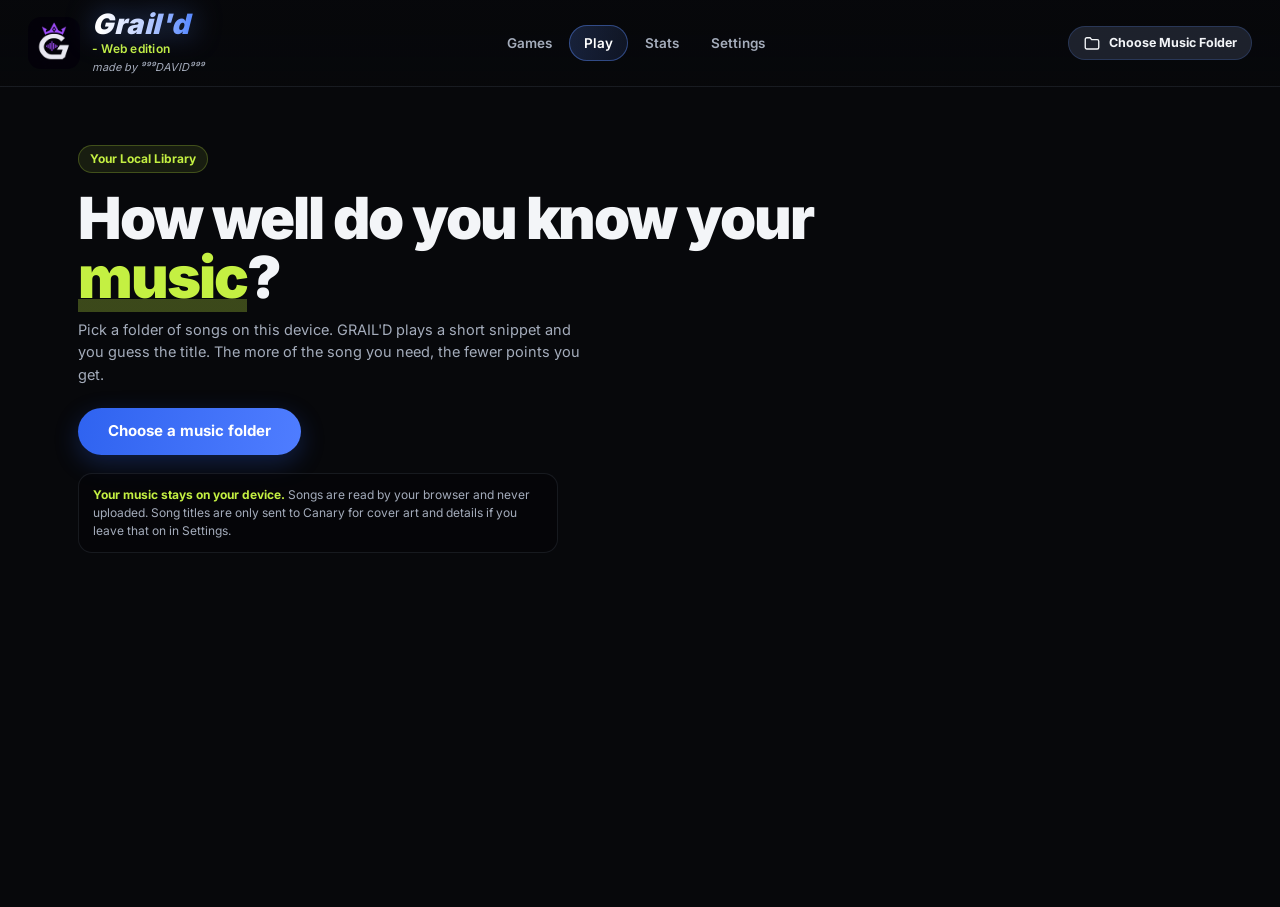
==== commit 4a655cf2: "Add all game modes to the web edition Adds a Games tab with the desktop app's full set of modes: - C" ====
--- a/web/index.html
+++ b/web/index.html
@@ -13,6 +13,7 @@
 </head>
 <body>
     <svg width="0" height="0" style="position:absolute" aria-hidden="true">
+        <symbol id="i-hub" viewBox="0 0 24 24"><path d="M3 11.5 12 4l9 7.5"/><path d="M5.5 10v9.5h13V10"/><path d="M10 19.5v-5h4v5"/></symbol>
         <symbol id="i-game" viewBox="0 0 24 24"><circle cx="12" cy="12" r="9"/><path d="m10 8.5 5.5 3.5-5.5 3.5z"/></symbol>
         <symbol id="i-trophy" viewBox="0 0 24 24"><path d="M8 4h8v7a4 4 0 0 1-8 0z"/><path d="M8 6H4.5c0 3 1.2 5 3.7 5.4M16 6h3.5c0 3-1.2 5-3.7 5.4"/><path d="M12 15v3.5M8.5 20.5h7"/></symbol>
         <symbol id="i-settings" viewBox="0 0 24 24"><path d="M4 7h9M17 7h3M4 17h3M11 17h9"/><circle cx="15" cy="7" r="2"/><circle cx="9" cy="17" r="2"/></symbol>
@@ -30,6 +31,7 @@
             </div>
         </div>
         <nav class="rail-nav" aria-label="Main">
+            <button type="button" data-tab="games" class="nav-btn"><svg class="icon" aria-hidden="true"><use href="#i-hub"></use></svg>Games</button>
             <button type="button" data-tab="play" class="nav-btn"><svg class="icon" aria-hidden="true"><use href="#i-game"></use></svg>Play</button>
             <button type="button" data-tab="stats" class="nav-btn"><svg class="icon" aria-hidden="true"><use href="#i-trophy"></use></svg>Stats</button>
             <button type="button" data-tab="settings" class="nav-btn"><svg class="icon" aria-hidden="true"><use href="#i-settings"></use></svg>Settings</button>
@@ -42,6 +44,41 @@
     <div class="app-main">
     <main class="app-content">
         <input id="folder-input" type="file" webkitdirectory directory multiple hidden>
+
+        <!-- GAMES -->
+        <section id="tab-games" class="hidden space-y-5">
+            <div><h2 class="section-title">Choose your game</h2><p class="mt-1 sub">Two ways to play at your own pace, and four challenges with a score to beat.</p></div>
+            <p id="games-status" class="small hidden" role="status" style="color:var(--cyan)"></p>
+            <div class="game-cards">
+                <button type="button" data-mode="classic" class="card game-card">
+                    <span class="kicker">The original</span>
+                    <span class="wave" data-wave="start" aria-hidden="true"></span>
+                    <h3>Classic Snippets</h3>
+                    <p>Know it from the intro? Guess the song from its opening seconds. Each attempt reveals a longer preview.</p>
+                    <span class="go">Play Classic &rarr;</span>
+                </button>
+                <button type="button" data-mode="random" class="card game-card is-cyan">
+                    <span class="kicker kicker-c">New game</span>
+                    <span class="wave" data-wave="middle" aria-hidden="true"></span>
+                    <h3>Random Drop</h3>
+                    <p>Jump into a random part of the song. The starting point stays the same for the round as each attempt reveals more.</p>
+                    <span class="go">Play Random Drop &rarr;</span>
+                </button>
+            </div>
+            <div class="space-y-3">
+                <div class="challenge-head">
+                    <h3 class="card-title">Challenges</h3>
+                    <p class="small">Normal rounds with extra rules, using your chosen game and difficulty. Points still count toward your lifetime score; your best run is saved in this browser.</p>
+                </div>
+                <div id="challenge-cards" class="challenge-cards"></div>
+            </div>
+            <div class="card card-accent card-pad space-y-3">
+                <h3 class="card-title">Canary Shuffle</h3>
+                <p class="sub">No music folder needed: pick a random song from Canary's catalogue and listen on Canary's own website player.</p>
+                <div><button id="canary-shuffle" type="button" class="btn btn-cyan">Pick a random Canary song</button></div>
+                <p id="canary-shuffle-result" class="small" role="status"></p>
+            </div>
+        </section>
 
         <!-- PLAY -->
         <section id="tab-play" class="space-y-5">
@@ -64,6 +101,7 @@
                         <p class="tiny">Your round saves automatically in this browser.</p>
                     </div>
                     <div class="card card-accent card-pad space-y-5">
+                        <div id="challenge-summary" class="challenge-summary hidden" role="status"></div>
                         <div class="game-head">
                             <div>
                                 <h3 id="game-mode-title" class="text-xl font-extrabold">Classic Snippets</h3>
@@ -74,6 +112,14 @@
                                 <span id="game-score" class="tabular">Score: 0</span>
                                 <p class="streak tabular">Streak: <span id="game-streak">0</span> 🔥</p>
                             </div>
+                        </div>
+
+                        <div id="challenge-hud" class="challenge-hud hidden" aria-label="Challenge run">
+                            <span id="challenge-name" class="challenge-name"></span>
+                            <span id="challenge-meter" class="challenge-meter tabular" role="timer" aria-live="off"></span>
+                            <span class="challenge-run"><span class="tiny">Run</span> <strong id="challenge-score" class="tabular"></strong></span>
+                            <span id="challenge-best" class="tiny"></span>
+                            <button id="challenge-quit" type="button" class="btn btn-quiet btn-sm">End run</button>
                         </div>
 
                         <div class="game-options">
@@ -193,7 +239,7 @@
             </div>
             <div class="card card-pad space-y-2">
                 <h3 class="card-title">About the web edition</h3>
-                <p class="small">This is the browser version of GRAIL'D. It plays songs from a folder you choose; nothing is uploaded and there is no server. Sign-in, the global leaderboard and challenges are only in the desktop app for now.</p>
+                <p class="small">This is the browser version of GRAIL'D. It plays songs from a folder you choose; nothing is uploaded and there is no server. Sign-in and the global leaderboard are only in the desktop app for now.</p>
                 <p class="small">Chrome and Edge can remember your folder between visits. Firefox and Safari ask you to pick it again each time. Which audio formats play depends on your browser; MP3, M4A/AAC, WAV, OGG and FLAC work almost everywhere.</p>
             </div>
         </section>
--- a/web/web.css
+++ b/web/web.css
@@ -13,3 +13,6 @@
 .canary-link { font-size: 12.5px; }
 #timeline-bars:empty { display: none; }
 @media (max-width: 860px) { .stats-grid { grid-template-columns: repeat(2, minmax(0, 1fr)); } }
+.challenge-card[data-tone="blue"] { --tone: var(--purple); --tone-rgb: var(--accent-rgb); }
+@media (max-width: 860px) { .game-cards, .challenge-cards { grid-template-columns: repeat(2, minmax(0, 1fr)); } }
+@media (max-width: 520px) { .game-cards { grid-template-columns: 1fr; } }
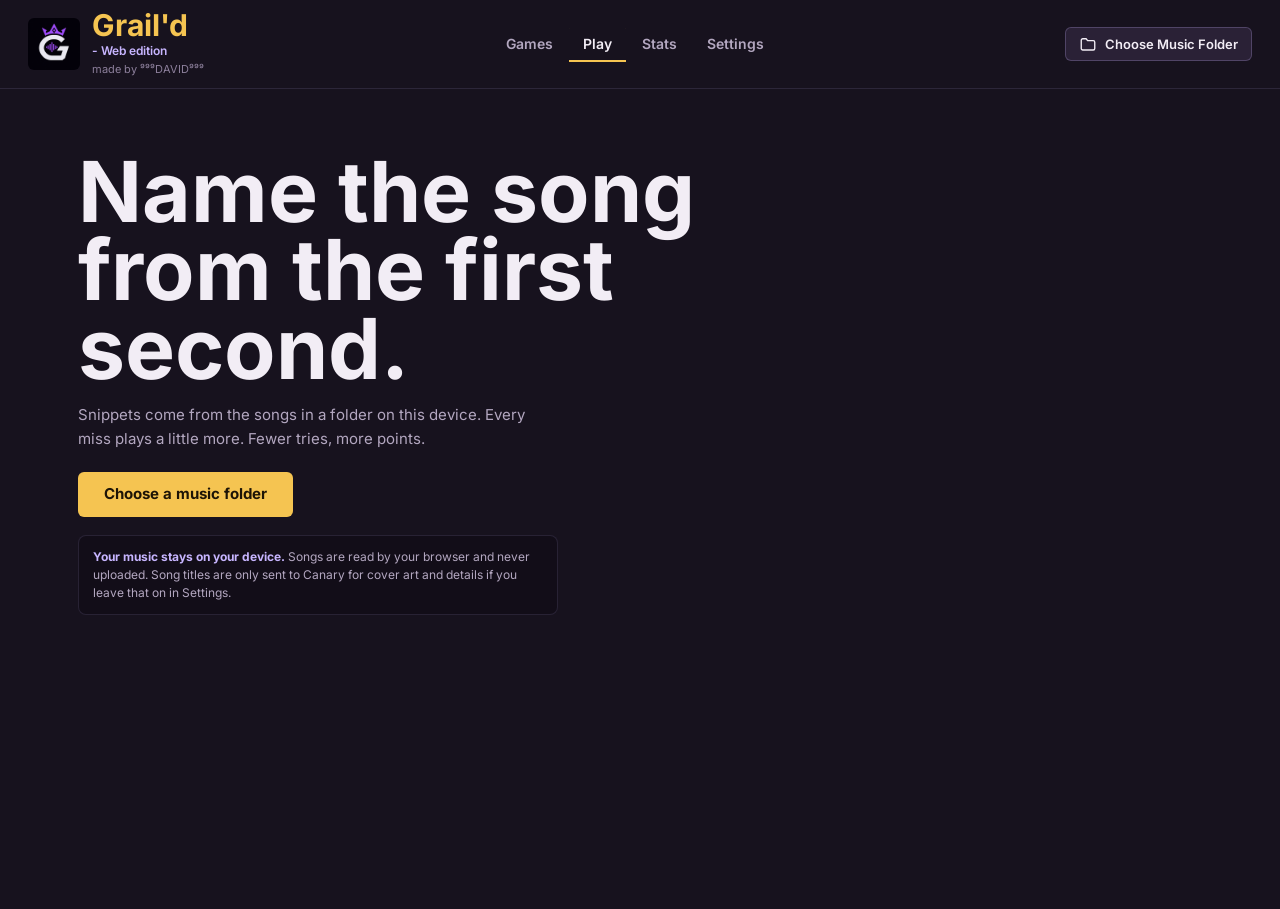
==== commit 4a14fee5: "Apply the desktop restyle to the web edition Brings the approved look from 1da779d to web/: the new " ====
--- a/web/index.html
+++ b/web/index.html
@@ -5,6 +5,9 @@
     <meta name="viewport" content="width=device-width, initial-scale=1.0">
     <title>GRAIL'D - Song Guesser</title>
     <meta name="description" content="Guess songs from short snippets of your own music folder. Your files stay on your device.">
+    <!-- Security rules (GitHub Pages cannot send _headers): scripts only from this site, network only to Canary. -->
+    <meta http-equiv="Content-Security-Policy" content="default-src 'self'; script-src 'self'; style-src 'self' 'unsafe-inline'; img-src 'self' data: https://canary.best; connect-src 'self' https://canary.best; media-src 'self' blob:; font-src 'self'; object-src 'none'; base-uri 'none'; form-action 'none'">
+    <meta name="referrer" content="no-referrer">
     <link rel="icon" type="image/png" href="assets/graild-logo.png">
     <link href="assets/tailwind.css" rel="stylesheet">
     <link href="assets/fonts.css" rel="stylesheet">
@@ -51,18 +54,16 @@
             <p id="games-status" class="small hidden" role="status" style="color:var(--cyan)"></p>
             <div class="game-cards">
                 <button type="button" data-mode="classic" class="card game-card">
-                    <span class="kicker">The original</span>
                     <span class="wave" data-wave="start" aria-hidden="true"></span>
                     <h3>Classic Snippets</h3>
                     <p>Know it from the intro? Guess the song from its opening seconds. Each attempt reveals a longer preview.</p>
-                    <span class="go">Play Classic &rarr;</span>
+                    <span class="go">Play Classic</span>
                 </button>
                 <button type="button" data-mode="random" class="card game-card is-cyan">
-                    <span class="kicker kicker-c">New game</span>
                     <span class="wave" data-wave="middle" aria-hidden="true"></span>
                     <h3>Random Drop</h3>
                     <p>Jump into a random part of the song. The starting point stays the same for the round as each attempt reveals more.</p>
-                    <span class="go">Play Random Drop &rarr;</span>
+                    <span class="go">Play Random Drop</span>
                 </button>
             </div>
             <div class="space-y-3">
@@ -83,9 +84,8 @@
         <!-- PLAY -->
         <section id="tab-play" class="space-y-5">
             <div id="welcome" class="hub-hero">
-                <span class="pill">Your Local Library</span>
-                <h2 class="hub-title">How well do you know your <em>music</em>?</h2>
-                <p class="sub">Pick a folder of songs on this device. GRAIL'D plays a short snippet and you guess the title. The more of the song you need, the fewer points you get.</p>
+                <h2 class="hub-title">Name the song from the first second.</h2>
+                <p class="sub">Snippets come from the songs in a folder on this device. Every miss plays a little more. Fewer tries, more points.</p>
                 <div class="hub-actions">
                     <button type="button" data-action="choose-folder" class="btn btn-primary btn-lg">Choose a music folder</button>
                     <button id="reopen-folder" type="button" class="btn btn-secondary btn-lg hidden">Reopen <span id="reopen-name"></span></button>
@@ -110,7 +110,7 @@
                             </div>
                             <div class="game-hud">
                                 <span id="game-score" class="tabular">Score: 0</span>
-                                <p class="streak tabular">Streak: <span id="game-streak">0</span> 🔥</p>
+                                <p class="streak tabular">Streak <span id="game-streak">0</span></p>
                             </div>
                         </div>
 
@@ -142,7 +142,7 @@
                             <div id="snippet-deck" class="deck">
                                 <div class="eq" id="snippet-eq" aria-hidden="true"></div>
                                 <button id="play-btn" type="button">
-                                    <span id="snippet-play-icon" aria-hidden="true">&#9654;</span> <span id="snippet-play-label">PLAY</span> <span><span id="snippet-sec">1</span>s SNIPPET</span>
+                                    <span id="snippet-play-icon" aria-hidden="true">&#9654;</span> <span id="snippet-play-label">Play</span> <span><span id="snippet-sec">1</span>s</span>
                                 </button>
                                 <div class="deck-meta">
                                     <progress id="snippet-progress" max="1000" value="0" aria-label="Snippet playback progress"></progress>
@@ -157,7 +157,7 @@
                             </div>
 
                             <div id="cover-container" class="cover-box hidden">
-                                <div class="cover-frame"><div id="cover-art-inner">💿</div></div>
+                                <div class="cover-frame"><div id="cover-art-inner">&#9834;</div></div>
                                 <p id="correct-song-title"></p>
                                 <p id="canary-details" class="small text-center"></p>
                             </div>
@@ -170,9 +170,9 @@
                                     <div id="suggestions" class="hidden" role="listbox"></div>
                                 </div>
                                 <div class="game-actions">
-                                    <button id="submit-btn" type="button" class="btn btn-green">SUBMIT</button>
-                                    <button id="skip-btn" type="button" class="btn btn-quiet">SKIP / +1s</button>
-                                    <button id="reroll-btn" type="button" class="btn btn-cyan">REROLL SONG</button>
+                                    <button id="submit-btn" type="button" class="btn btn-green">Guess</button>
+                                    <button id="skip-btn" type="button" class="btn btn-quiet">Skip (+1s)</button>
+                                    <button id="reroll-btn" type="button" class="btn btn-cyan">New song</button>
                                 </div>
                                 <p class="key-hints"><span><kbd>Enter</kbd> submit</span><span><kbd>Ctrl</kbd> <kbd>Space</kbd> play</span><span><kbd>Ctrl</kbd> <kbd>Enter</kbd> skip</span></p>
                             </div>
--- a/web/assets/graild-ui.css
+++ b/web/assets/graild-ui.css
@@ -1,57 +1,59 @@
 :root {
   color-scheme: dark;
-  --accent-rgb: 92 140 255;
-  --accent2-rgb: 196 240 66;
-  --deep-rgb: 47 99 240;
-  --bg: #07080b;
-  --bg-2: #0c0e13;
-  --surface: rgba(17, 19, 25, .92);
-  --surface-2: #161920;
-  --surface-3: #242833;
-  --well: rgba(4, 5, 8, .55);
-  --plum: rgba(38, 43, 56, .75);
-  --line: rgba(148, 163, 184, .13);
-  --line-2: rgba(148, 163, 184, .26);
-  --text: #f3f5f8;
-  --muted: #a4acbb;
-  --faint: #7d8596;
-  --purple: #5c8cff;
-  --purple-2: #b9ccff;
-  --purple-deep: #2f63f0;
-  --cyan: #c4f042;
-  --cyan-2: #e6fbb0;
-  --cyan-deep: #86b80f;
-  --green: #34d399;
-  --green-deep: #059669;
-  --red: #fb7185;
-  --amber: #fbbf24;
-  --orange: #fb923c;
-  --grad: linear-gradient(100deg, #2f63f0, #4f7dff);
-  --grad-soft: linear-gradient(100deg, rgb(var(--accent-rgb) / .2), rgb(var(--accent-rgb) / .1));
-  --radius: 18px;
-  --radius-sm: 10px;
+  --accent-rgb: 245 196 81;
+  --accent2-rgb: 199 181 255;
+  --deep-rgb: 224 169 46;
+  --bg: #17121e;
+  --bg-2: #1b1524;
+  --surface: #1f1829;
+  --surface-2: #261e31;
+  --surface-3: #352b44;
+  --well: rgba(10, 6, 16, .34);
+  --plum: #2a2136;
+  --line: rgba(199, 181, 255, .12);
+  --line-2: rgba(199, 181, 255, .24);
+  --text: #f2edf5;
+  --muted: #b3a7c0;
+  --faint: #8c7f9b;
+  --purple: #f5c451;
+  --purple-2: #ffe2a0;
+  --purple-deep: #f5c451;
+  --cyan: #c7b5ff;
+  --cyan-2: #e4dbff;
+  --cyan-deep: #6f56d9;
+  --green: #3ecf8e;
+  --green-deep: #13865a;
+  --red: #ff6470;
+  --amber: #f5c451;
+  --orange: #ff9a5a;
+  --on-gold: #1d1406;
+  --grad: var(--purple);
+  --grad-soft: rgb(var(--accent-rgb) / .14);
+  --radius: 8px;
+  --radius-sm: 5px;
   --rail: 264px;
-  --shadow: 0 18px 50px rgba(0, 0, 0, .5);
+  --shadow: 0 14px 30px rgba(0, 0, 0, .38);
+  --body-font: 'Bahnschrift', 'Avenir Next', 'Segoe UI', 'Inter', sans-serif;
+  --display-font: 'Bahnschrift Condensed', 'Bahnschrift', 'Avenir Next Condensed', 'Arial Narrow', 'Inter', sans-serif;
 }
 
 .hidden { display: none !important; }
 html { scroll-behavior: smooth; }
 body {
-  font-family: 'Inter', system-ui, sans-serif;
+  font-family: var(--body-font);
   background: var(--bg);
   color: var(--text);
   min-height: 100vh;
-  font-feature-settings: 'cv11', 'ss01';
-}
-#space { position: fixed; inset: 0; z-index: -1; overflow: hidden; pointer-events: none; background: radial-gradient(900px 420px at 50% -120px, rgb(var(--deep-rgb) / .22), transparent 70%), var(--bg); }
+}
+#space { position: fixed; inset: 0; z-index: -1; overflow: hidden; pointer-events: none; background: var(--bg); }
 #space canvas { position: absolute; inset: 0; width: 100%; height: 100%; }
-dialog::backdrop { background: rgba(4, 5, 12, .78); -webkit-backdrop-filter: blur(4px); backdrop-filter: blur(4px); }
-::selection { background: var(--purple); color: #fff; }
+dialog::backdrop { background: rgba(12, 8, 18, .8); }
+::selection { background: var(--purple); color: var(--on-gold); }
 :focus-visible { outline: 2px solid var(--cyan); outline-offset: 2px; }
 .tabular, .stat-value { font-variant-numeric: tabular-nums; }
 ::-webkit-scrollbar { width: 10px; height: 10px; }
-::-webkit-scrollbar-thumb { background: #262b36; border-radius: 99px; border: 2px solid transparent; background-clip: padding-box; }
-::-webkit-scrollbar-thumb:hover { background: #353b48; background-clip: padding-box; border: 2px solid transparent; }
+::-webkit-scrollbar-thumb { background: #3a3048; border-radius: 99px; border: 2px solid transparent; background-clip: padding-box; }
+::-webkit-scrollbar-thumb:hover { background: #4a3e5a; background-clip: padding-box; border: 2px solid transparent; }
 ::-webkit-scrollbar-track { background: transparent; }
 .icon { width: 18px; height: 18px; flex-shrink: 0; stroke: currentColor; fill: none; stroke-width: 1.8; stroke-linecap: round; stroke-linejoin: round; }
 
@@ -66,7 +68,7 @@
   gap: 10px 24px;
   padding: 10px 28px;
   border-bottom: 1px solid var(--line);
-  background: linear-gradient(180deg, rgba(7, 8, 11, .96), rgba(7, 8, 11, .84));
+  background: var(--bg);
 }
 .app-main { min-width: 0; display: flex; flex-direction: column; min-height: calc(100vh - 80px); }
 .app-content { flex: 1; width: 100%; max-width: 1180px; margin: 0 auto; padding: 28px 28px 44px; }
@@ -74,69 +76,69 @@
 .app-footer .credit { margin-top: 4px; color: var(--muted); font-style: italic; font-weight: 600; }
 
 .app-brand { display: flex; align-items: center; gap: 12px; min-width: 0; }
-.app-brand-logo { width: 52px; height: 52px; object-fit: contain; flex-shrink: 0; border-radius: 13px; }
-.wordmark { display: inline-block; padding-right: .1em; font-size: 28px; line-height: 1.05; font-weight: 900; font-style: italic; letter-spacing: .03em; background: linear-gradient(95deg, #ffffff 10%, var(--purple-2) 55%, var(--purple) 95%); -webkit-background-clip: text; background-clip: text; color: transparent; filter: drop-shadow(0 0 14px rgb(var(--accent-rgb) / .5)); }
-.brand-sub { font-size: 12px; font-weight: 600; color: var(--cyan); letter-spacing: .02em; white-space: nowrap; }
-.brand-credit { margin-top: 1px; font-size: 11px; font-style: italic; color: var(--muted); white-space: nowrap; }
+.app-brand-logo { width: 52px; height: 52px; object-fit: contain; flex-shrink: 0; border-radius: 6px; }
+.wordmark { display: inline-block; font-family: var(--display-font); font-stretch: condensed; font-size: 30px; line-height: 1; font-weight: 700; color: var(--purple); }
+.brand-sub { font-size: 12px; font-weight: 600; color: var(--cyan); white-space: nowrap; }
+.brand-credit { margin-top: 1px; font-size: 11px; color: var(--faint); white-space: nowrap; }
 
 .rail-nav { display: flex; justify-content: center; align-items: center; gap: 2px; min-width: 0; }
-.nav-btn { position: relative; display: flex; align-items: center; justify-content: center; gap: 7px; padding: 8px 15px; border-radius: 999px; font-size: 13.5px; font-weight: 600; color: var(--muted); transition: background-color .15s, color .15s; white-space: nowrap; }
+.nav-btn { position: relative; display: flex; align-items: center; justify-content: center; gap: 7px; padding: 8px 14px; border-radius: 6px; font-size: 14px; font-weight: 600; color: var(--muted); transition: background-color .15s, color .15s; white-space: nowrap; }
 .nav-btn .icon { display: none; }
-.nav-btn:hover { color: var(--text); background: rgba(148, 163, 184, .08); }
-.nav-btn.is-active { background: var(--grad-soft); color: #fff; box-shadow: inset 0 0 0 1px rgb(var(--accent-rgb) / .42); }
+.nav-btn:hover { color: var(--text); background: rgba(199, 181, 255, .07); }
+.nav-btn.is-active { background: transparent; color: var(--text); box-shadow: inset 0 -2px 0 var(--purple); border-radius: 6px 6px 0 0; }
 .game-nav { position: relative; display: flex; align-items: center; }
 .game-nav .nav-btn { flex: 1; min-width: 0; padding-right: 28px; }
-.nav-caret { position: absolute; right: 5px; top: 50%; transform: translateY(-50%); padding: 5px; border-radius: 99px; color: var(--muted); }
-.nav-caret:hover { background: rgba(148, 163, 184, .14); color: var(--text); }
+.nav-caret { position: absolute; right: 5px; top: 50%; transform: translateY(-50%); padding: 5px; border-radius: 4px; color: var(--muted); }
+.nav-caret:hover { background: rgba(199, 181, 255, .12); color: var(--text); }
 .nav-caret .icon { width: 13px; height: 13px; }
 .game-nav-menu { position: absolute; top: 100%; left: 0; min-width: 250px; padding-top: 8px; z-index: 60; }
 .game-nav-menu[hidden] { display: none; }
-.game-nav-panel { padding: 8px; border: 1px solid var(--line-2); border-radius: 18px; background: var(--surface-2); box-shadow: var(--shadow); }
-.game-nav-panel button { display: block; width: 100%; padding: 11px 12px; border-radius: 12px; text-align: left; font-size: 13px; font-weight: 700; }
+.game-nav-panel { padding: 6px; border: 1px solid var(--line-2); border-radius: 8px; background: var(--surface-2); box-shadow: var(--shadow); }
+.game-nav-panel button { display: block; width: 100%; padding: 10px 12px; border-radius: 5px; text-align: left; font-size: 14px; font-weight: 600; }
 .game-nav-panel button:hover, .game-nav-panel button:focus-visible { background: var(--surface-3); }
-.game-nav-panel button[aria-checked="true"] { color: var(--purple-2); background: rgb(var(--accent-rgb) / .16); }
+.game-nav-panel button[aria-checked="true"] { color: var(--purple); background: rgb(var(--accent-rgb) / .1); }
 .game-nav-panel .menu-note { padding: 8px 12px 6px; font-size: 11.5px; color: var(--faint); }
 
 .rail-foot { display: flex; align-items: center; gap: 8px; }
-.palette-trigger { display: flex; align-items: center; gap: 8px; padding: 7px 10px 7px 12px; border: 1px solid var(--line); border-radius: 999px; font-size: 12.5px; color: var(--muted); background: rgba(148, 163, 184, .05); white-space: nowrap; }
+.palette-trigger { display: flex; align-items: center; gap: 8px; padding: 7px 10px 7px 12px; border: 1px solid var(--line); border-radius: 6px; font-size: 13px; color: var(--muted); background: transparent; white-space: nowrap; }
 .palette-trigger:hover { border-color: var(--line-2); color: var(--text); }
-kbd { display: inline-block; min-width: 20px; padding: 2px 6px; border: 1px solid var(--line-2); border-bottom-width: 2px; border-radius: 6px; background: var(--surface-2); color: var(--muted); font: 600 10.5px/1.4 'Inter', sans-serif; text-align: center; }
+kbd { display: inline-block; min-width: 20px; padding: 1px 6px; border: 1px solid var(--line-2); border-bottom-width: 2px; border-radius: 4px; background: var(--surface-2); color: var(--muted); font: 600 11px/1.4 var(--body-font); text-align: center; }
 
 .card { background: var(--surface); border: 1px solid var(--line); border-radius: var(--radius); }
 .card-pad { padding: 24px; }
-.card-accent { border-color: rgb(var(--accent2-rgb) / .24); }
-.card-accent-p { border-color: rgb(var(--accent-rgb) / .3); }
-.kicker { font-size: 11px; font-weight: 700; letter-spacing: .13em; text-transform: uppercase; color: var(--purple); }
-.kicker-c { color: var(--cyan); }
-.pill { display: inline-flex; align-items: center; gap: 6px; padding: 4px 11px; border: 1px solid rgb(var(--accent2-rgb) / .24); border-radius: 999px; background: rgb(var(--accent2-rgb) / .09); color: var(--cyan); font-size: 12px; font-weight: 700; }
-.section-title { font-size: 24px; font-weight: 900; letter-spacing: -.015em; }
-.card-title { font-size: 18px; font-weight: 800; letter-spacing: -.01em; }
-.sub { font-size: 13px; color: var(--muted); line-height: 1.55; }
+.card-accent { border-color: var(--line-2); }
+.card-accent-p { border-color: var(--line-2); }
+.kicker { font-size: 14px; font-weight: 700; color: var(--text); }
+.kicker-c { color: var(--text); }
+.pill { display: inline-flex; align-items: center; gap: 6px; padding: 3px 10px; border: 1px solid var(--line-2); border-radius: 999px; color: var(--muted); font-size: 12px; font-weight: 600; }
+.section-title { font-family: var(--display-font); font-stretch: condensed; font-size: 30px; line-height: 1.05; font-weight: 700; }
+.card-title { font-family: var(--display-font); font-stretch: condensed; font-size: 22px; line-height: 1.1; font-weight: 700; }
+.sub { font-size: 14px; color: var(--muted); line-height: 1.55; }
 .small { font-size: 12px; color: var(--muted); line-height: 1.5; }
 .tiny { font-size: 11.5px; color: var(--faint); line-height: 1.5; }
-.link-btn { font-size: 12.5px; font-weight: 700; color: var(--cyan); }
-.link-btn:hover { text-decoration: underline; }
+.link-btn { font-size: 13px; font-weight: 600; color: var(--cyan); text-decoration: underline; text-decoration-color: rgb(var(--accent2-rgb) / .4); text-underline-offset: 3px; }
+.link-btn:hover { text-decoration-color: currentColor; }
 .link-btn.is-p { color: var(--purple); }
 .link-btn:disabled { opacity: .4; }
 
-.btn { display: inline-flex; align-items: center; justify-content: center; gap: 8px; padding: 10px 20px; border-radius: 999px; font-size: 13.5px; font-weight: 700; line-height: 1.25; transition: filter .15s, background-color .15s, border-color .15s, transform .08s; cursor: pointer; }
+.btn { display: inline-flex; align-items: center; justify-content: center; gap: 8px; padding: 10px 18px; border-radius: 6px; font-size: 14px; font-weight: 600; line-height: 1.25; transition: filter .15s, background-color .15s, border-color .15s; cursor: pointer; }
 .btn:active:not(:disabled) { transform: translateY(1px); }
 .btn:disabled { opacity: .42; cursor: not-allowed; }
-.btn-lg { padding: 14px 30px; font-size: 15px; }
-.btn-sm { padding: 7px 14px; font-size: 12.5px; }
+.btn-lg { padding: 13px 26px; font-size: 15px; }
+.btn-sm { padding: 7px 13px; font-size: 13px; }
 .btn-block { width: 100%; }
-.btn-primary { background: var(--grad); color: #fff; box-shadow: 0 8px 24px rgb(var(--deep-rgb) / .26); }
-.btn-primary:hover:not(:disabled) { filter: brightness(1.12); }
-.btn-purple { background: var(--purple-deep); color: #fff; }
+.btn-primary { background: var(--purple); color: var(--on-gold); font-weight: 700; }
+.btn-primary:hover:not(:disabled) { filter: brightness(1.08); }
+.btn-purple { background: var(--purple); color: var(--on-gold); }
 .btn-purple:hover:not(:disabled) { filter: brightness(1.14); }
 .btn-green { background: var(--green-deep); color: #fff; }
 .btn-green:hover:not(:disabled) { filter: brightness(1.14); }
 .btn-cyan { background: var(--cyan-deep); color: #fff; }
 .btn-cyan:hover:not(:disabled) { filter: brightness(1.14); }
-.btn-secondary { border: 1px solid rgb(var(--accent-rgb) / .2); background: var(--plum); color: var(--text); }
-.btn-secondary:hover:not(:disabled) { background: rgba(52, 59, 76, .9); border-color: rgb(var(--accent-rgb) / .42); }
-.btn-quiet { background: var(--surface-3); color: var(--text); }
-.btn-quiet:hover:not(:disabled) { filter: brightness(1.2); }
+.btn-secondary { border: 1px solid var(--line-2); background: var(--plum); color: var(--text); }
+.btn-secondary:hover:not(:disabled) { background: #33293f; border-color: rgb(var(--accent2-rgb) / .4); }
+.btn-quiet { border: 1px solid var(--line-2); background: transparent; color: var(--text); }
+.btn-quiet:hover:not(:disabled) { background: rgba(199, 181, 255, .08); }
 .btn-discord { border: 1px solid rgba(129, 140, 248, .45); background: rgba(99, 102, 241, .14); color: #fff; }
 .btn-discord:hover:not(:disabled) { background: rgba(99, 102, 241, .26); }
 .btn-danger { border: 1px solid rgba(251, 113, 133, .4); color: #fecdd3; }
@@ -144,14 +146,14 @@
 
 input[type="text"], input[type="search"], input[type="password"], input:not([type]), select {
   border: 1px solid var(--line-2);
-  border-radius: 14px;
-  background-color: rgba(8, 8, 18, .72);
+  border-radius: 6px;
+  background-color: rgba(10, 6, 16, .45);
   color: var(--text);
-  transition: border-color .15s, box-shadow .15s;
+  transition: border-color .15s;
 }
 input[type="text"], input[type="search"], input[type="password"], input:not([type]) { width: 100%; padding: 10px 12px; font-size: 14px; }
 input::placeholder { color: var(--faint); }
-input:focus, select:focus { outline: none; border-color: var(--cyan); box-shadow: 0 0 0 3px rgb(var(--accent2-rgb) / .16); }
+input:focus, select:focus { outline: none; border-color: var(--cyan); }
 select {
   appearance: none;
   -webkit-appearance: none;
@@ -160,7 +162,7 @@
   font-size: 13.5px;
   font-weight: 600;
   cursor: pointer;
-  background-image: url("data:image/svg+xml,%3Csvg xmlns='http://www.w3.org/2000/svg' width='12' height='12' fill='none' stroke='%23a3adc2' stroke-width='2' stroke-linecap='round' stroke-linejoin='round' viewBox='0 0 24 24'%3E%3Cpath d='m6 9 6 6 6-6'/%3E%3C/svg%3E");
+  background-image: url("data:image/svg+xml,%3Csvg xmlns='http://www.w3.org/2000/svg' width='12' height='12' fill='none' stroke='%23b3a7c0' stroke-width='2' stroke-linecap='round' stroke-linejoin='round' viewBox='0 0 24 24'%3E%3Cpath d='m6 9 6 6 6-6'/%3E%3C/svg%3E");
   background-repeat: no-repeat;
   background-position: right 12px center;
 }
@@ -174,162 +176,162 @@
 .toggle { display: flex; align-items: center; gap: 12px; font-size: 14px; color: var(--text); cursor: pointer; }
 .toggle input { appearance: none; -webkit-appearance: none; flex-shrink: 0; position: relative; width: 38px; height: 22px; border-radius: 99px; background: var(--surface-3); border: 1px solid var(--line-2); cursor: pointer; transition: background-color .15s; }
 .toggle input::after { content: ''; position: absolute; top: 2px; left: 2px; width: 16px; height: 16px; border-radius: 50%; background: #e2e8f0; transition: transform .15s; }
-.toggle input:checked { background: var(--purple-deep); border-color: var(--purple); }
-.toggle input:checked::after { transform: translateX(16px); }
-input[type="range"] { -webkit-appearance: none; appearance: none; height: 6px; border-radius: 99px; background: linear-gradient(90deg, var(--cyan) var(--pct, 70%), var(--surface-3) var(--pct, 70%)); cursor: pointer; }
-input[type="range"]::-webkit-slider-thumb { -webkit-appearance: none; width: 16px; height: 16px; border-radius: 50%; background: #fff; border: 3px solid var(--cyan); box-shadow: 0 2px 8px rgba(0, 0, 0, .5); }
-progress { -webkit-appearance: none; appearance: none; display: block; width: 100%; height: 6px; border: 0; border-radius: 99px; overflow: hidden; background: var(--surface-3); }
-progress::-webkit-progress-bar { background: var(--surface-3); border-radius: 99px; }
-progress::-webkit-progress-value { background: linear-gradient(90deg, var(--purple), var(--cyan)); border-radius: 99px; }
-
-.seg { display: flex; gap: 4px; padding: 4px; border: 1px solid var(--line); border-radius: 999px; background: var(--well); }
-.seg-btn { flex: 1; padding: 9px 18px; border-radius: 999px; font-size: 13.5px; font-weight: 700; color: var(--muted); white-space: nowrap; }
+.toggle input:checked { background: var(--purple); border-color: var(--purple); }
+.toggle input:checked::after { transform: translateX(16px); background: var(--on-gold); }
+input[type="range"] { -webkit-appearance: none; appearance: none; height: 4px; border-radius: 2px; background: linear-gradient(90deg, var(--purple) var(--pct, 70%), var(--surface-3) var(--pct, 70%)); cursor: pointer; }
+input[type="range"]::-webkit-slider-thumb { -webkit-appearance: none; width: 14px; height: 14px; border-radius: 50%; background: var(--purple); border: 2px solid var(--bg); }
+progress { -webkit-appearance: none; appearance: none; display: block; width: 100%; height: 5px; border: 0; border-radius: 2px; overflow: hidden; background: var(--surface-3); }
+progress::-webkit-progress-bar { background: var(--surface-3); border-radius: 2px; }
+progress::-webkit-progress-value { background: var(--purple); border-radius: 2px; }
+
+.seg { display: flex; gap: 2px; padding: 3px; border: 1px solid var(--line); border-radius: 8px; background: var(--well); }
+.seg-btn { flex: 1; padding: 8px 16px; border-radius: 5px; font-size: 14px; font-weight: 600; color: var(--muted); white-space: nowrap; }
 .seg-btn:hover { color: var(--text); }
-.seg-btn.is-active, .seg-btn[aria-selected="true"] { background: var(--purple-deep); color: #fff; }
+.seg-btn.is-active, .seg-btn[aria-selected="true"] { background: var(--surface-3); color: var(--text); }
 .seg-inline { display: inline-flex; }
 .seg-inline .seg-btn { flex: none; }
 
-.stat { padding: 14px 16px; border: 1px solid var(--line); border-radius: 16px; background: var(--well); min-width: 0; }
-.stat-label { font-size: 11.5px; font-weight: 600; color: var(--faint); }
-.stat-value { margin-top: 3px; font-size: 22px; font-weight: 800; letter-spacing: -.01em; }
+.stat { padding: 12px 14px; border: 1px solid var(--line); border-radius: 6px; background: var(--well); min-width: 0; }
+.stat-label { font-size: 12.5px; font-weight: 500; color: var(--faint); }
+.stat-value { margin-top: 2px; font-family: var(--display-font); font-stretch: condensed; font-size: 28px; line-height: 1.1; font-weight: 700; }
 .stat-value.c-p { color: var(--purple); }
 .stat-value.c-c { color: var(--cyan); }
 .stat-value.c-g { color: var(--green); }
 .stat-value.c-r { color: var(--red); }
 .stat-value.c-o { color: var(--orange); }
 
-.state-card { display: flex; flex-direction: column; align-items: center; gap: 8px; padding: 34px 20px; border: 1px dashed var(--line-2); border-radius: 16px; text-align: center; grid-column: 1 / -1; }
-.state-card .state-icon { display: flex; align-items: center; justify-content: center; width: 46px; height: 46px; margin-bottom: 4px; border-radius: 50%; background: var(--grad-soft); color: var(--cyan); }
+.state-card { display: flex; flex-direction: column; align-items: center; gap: 8px; padding: 34px 20px; border: 1px dashed var(--line-2); border-radius: 8px; text-align: center; grid-column: 1 / -1; }
+.state-card .state-icon { display: flex; align-items: center; justify-content: center; width: 44px; height: 44px; margin-bottom: 4px; border-radius: 50%; background: rgb(var(--accent2-rgb) / .1); color: var(--cyan); }
 .state-card .state-icon .icon { width: 22px; height: 22px; }
-.state-card h4 { font-size: 15px; font-weight: 800; }
+.state-card h4 { font-size: 15px; font-weight: 700; }
 .state-card p { max-width: 44ch; font-size: 13px; color: var(--muted); line-height: 1.55; word-break: break-word; }
 .state-card .btn { margin-top: 8px; }
 .state-card.is-error { border-color: rgba(251, 113, 133, .36); background: rgba(251, 113, 133, .05); }
 .state-card.is-error .state-icon { background: rgba(251, 113, 133, .15); color: var(--red); }
-.skeleton { position: relative; overflow: hidden; border-radius: 12px; background: var(--surface-2); }
+.skeleton { position: relative; overflow: hidden; border-radius: 6px; background: var(--surface-2); }
 .skeleton::after { content: ''; position: absolute; inset: 0; transform: translateX(-100%); background: linear-gradient(90deg, transparent, rgba(255, 255, 255, .05), transparent); animation: shimmer 1.3s infinite; }
 .skeleton-rows { display: grid; gap: 8px; }
 .skeleton-rows .skeleton { height: 52px; }
 .skeleton-grid { display: contents; }
-.skeleton-grid .skeleton { height: 148px; border-radius: 16px; }
+.skeleton-grid .skeleton { height: 148px; border-radius: 8px; }
 @keyframes shimmer { to { transform: translateX(100%); } }
 
-.hub-hero { position: relative; z-index: 5; display: flex; flex-direction: column; align-items: flex-start; padding: 30px 0 22px; text-align: left; }
-.hub-title { margin: 16px 0 12px; max-width: 18ch; font-size: clamp(34px, 5vw, 58px); line-height: 1.02; font-weight: 900; letter-spacing: -.035em; color: var(--text); }
-.hub-title em { font-style: normal; color: var(--cyan); background: linear-gradient(transparent 82%, rgb(var(--accent2-rgb) / .28) 82%); }
-.hub-hero .sub { max-width: 58ch; font-size: 14.5px; }
+.hub-hero { position: relative; z-index: 5; display: flex; flex-direction: column; align-items: flex-start; padding: 36px 0 26px; text-align: left; }
+.hub-title { margin: 0 0 14px; max-width: 13ch; font-family: var(--display-font); font-stretch: condensed; font-size: clamp(44px, 7vw, 84px); line-height: .94; font-weight: 700; color: var(--text); }
+.hub-title em { font-style: normal; }
+.hub-hero .sub { max-width: 52ch; font-size: 15px; }
 .hub-actions { display: flex; flex-wrap: wrap; justify-content: flex-start; gap: 12px; margin-top: 22px; }
-.hub-note { display: inline-flex; align-items: center; gap: 10px; max-width: 100%; margin-top: 20px; padding: 5px 16px 5px 6px; border: 1px solid var(--line-2); border-radius: 999px; background: var(--well); font-size: 12.5px; color: var(--muted); }
-.hub-note:hover { border-color: var(--purple); }
-.hub-note b { padding: 2px 9px; border-radius: 999px; background: var(--cyan); color: #0b0f02; font-size: 10.5px; font-weight: 800; letter-spacing: .04em; }
+.hub-note { display: inline-flex; align-items: center; gap: 10px; max-width: 100%; margin-top: 20px; padding: 6px 14px 6px 6px; border: 1px solid var(--line-2); border-radius: 6px; background: var(--well); font-size: 13px; color: var(--muted); }
+.hub-note:hover { border-color: rgb(var(--accent2-rgb) / .5); }
+.hub-note b { padding: 2px 8px; border-radius: 4px; background: var(--purple); color: var(--on-gold); font-size: 12px; font-weight: 700; }
 .hub-note strong { overflow: hidden; text-overflow: ellipsis; white-space: nowrap; color: var(--text); font-weight: 700; }
-.song-thumb { position: relative; flex-shrink: 0; width: 38px; height: 38px; border-radius: 10px; background: linear-gradient(135deg, hsl(var(--h, 270) 70% 44%), hsl(calc(var(--h, 270) + 34) 75% 20%)); }
-.song-thumb::after { content: ''; position: absolute; inset: 13px; border-radius: 50%; background: rgba(10, 11, 19, .82); box-shadow: 0 0 0 4px rgba(255, 255, 255, .13); }
+.song-thumb { position: relative; flex-shrink: 0; width: 38px; height: 38px; border-radius: 4px; background: hsl(var(--h, 270) 34% 30%); }
+.song-thumb::after { content: ''; position: absolute; inset: 13px; border-radius: 50%; background: rgba(20, 14, 26, .85); box-shadow: 0 0 0 4px rgba(255, 255, 255, .1); }
 .hub-row { display: grid; grid-template-columns: minmax(0, 1.05fr) minmax(0, 1fr); gap: 16px; }
 .library-card { display: grid; grid-template-columns: auto minmax(0, 1fr); gap: 4px 18px; align-items: center; padding: 20px 22px; }
 .library-card .disc { grid-row: span 2; margin: 0; }
 .library-card .lib-body { grid-column: 1 / -1; }
-.disc { position: relative; width: 66px; height: 66px; margin: 0 auto 12px; border-radius: 50%; border: 1px solid var(--purple); background: conic-gradient(from 40deg, #1b2746, #232b14, #1b2746, #232b14, #1b2746); }
-.disc::after { content: ''; position: absolute; inset: 24px; border-radius: 50%; background: var(--bg); box-shadow: 0 0 0 5px rgb(var(--accent-rgb) / .55); }
-.library-folder { margin-top: 10px; padding: 8px 14px; border: 1px solid var(--line); border-radius: 14px; background: var(--well); font-size: 12px; color: var(--muted); word-break: break-all; }
+.disc { position: relative; width: 66px; height: 66px; margin: 0 auto 12px; border-radius: 50%; border: 1px solid var(--line-2); background: repeating-radial-gradient(circle, #241c2e 0 2px, #2c2338 2px 4px); }
+.disc::after { content: ''; position: absolute; inset: 22px; border-radius: 50%; background: var(--purple); box-shadow: inset 0 0 0 7px var(--purple), inset 0 0 0 11px var(--bg); }
+.library-folder { margin-top: 10px; padding: 8px 12px; border: 1px solid var(--line); border-radius: 6px; background: var(--well); font-size: 12.5px; color: var(--muted); word-break: break-all; }
 .meter-row { margin-top: 12px; text-align: left; }
 .meter-row .small { display: flex; justify-content: space-between; gap: 8px; margin-bottom: 5px; }
 .chip-row { display: flex; flex-wrap: wrap; gap: 6px; }
-.chip { display: inline-flex; align-items: center; gap: 6px; padding: 5px 11px; border: 1px solid var(--line-2); border-radius: 999px; font-size: 12px; font-weight: 700; color: var(--muted); background: transparent; white-space: nowrap; }
-button.chip:hover { color: var(--text); border-color: var(--purple); }
-.chip[aria-pressed="true"] { background: rgb(var(--accent-rgb) / .2); border-color: var(--purple); color: #fff; }
+.chip { display: inline-flex; align-items: center; gap: 6px; padding: 4px 10px; border: 1px solid var(--line-2); border-radius: 999px; font-size: 12.5px; font-weight: 600; color: var(--muted); background: transparent; white-space: nowrap; }
+button.chip:hover { color: var(--text); border-color: var(--cyan); }
+.chip[aria-pressed="true"] { background: var(--purple); border-color: var(--purple); color: var(--on-gold); }
 .chip .count { font-weight: 600; color: var(--faint); }
-.chip[aria-pressed="true"] .count { color: var(--purple-2); }
+.chip[aria-pressed="true"] .count { color: var(--on-gold); opacity: .7; }
 .hub-grid { display: grid; grid-template-columns: repeat(2, minmax(0, 1fr)); gap: 12px; }
 .hub-trophy { display: flex; align-items: center; gap: 16px; padding: 16px 20px; width: 100%; text-align: left; }
-button.hub-trophy:hover { border-color: rgba(251, 191, 36, .5); }
-.hub-trophy .trophy-badge { display: flex; align-items: center; justify-content: center; width: 42px; height: 42px; flex-shrink: 0; border-radius: 12px; background: rgba(251, 191, 36, .13); color: var(--amber); }
+button.hub-trophy:hover { border-color: rgb(var(--accent-rgb) / .5); }
+.hub-trophy .trophy-badge { display: flex; align-items: center; justify-content: center; width: 42px; height: 42px; flex-shrink: 0; border-radius: 6px; background: rgb(var(--accent-rgb) / .12); color: var(--amber); }
 .hub-trophy .trophy-text { min-width: 0; flex: 1; }
-.hub-trophy strong { display: block; font-size: 14px; font-weight: 800; }
+.hub-trophy strong { display: block; font-size: 15px; font-weight: 700; }
 .game-cards { display: grid; grid-template-columns: repeat(2, minmax(0, 1fr)); gap: 16px; }
-.game-card { display: flex; flex-direction: column; gap: 10px; padding: 24px; text-align: left; transition: border-color .15s, transform .15s; }
-.game-card:hover { transform: translateY(-2px); border-color: var(--purple); }
-.game-card.is-cyan:hover { border-color: var(--cyan); }
-.game-card h3 { font-size: 24px; font-weight: 900; letter-spacing: -.015em; }
-.game-card p { font-size: 13.5px; color: var(--muted); line-height: 1.55; }
-.game-card .go { margin-top: auto; padding-top: 4px; font-size: 13.5px; font-weight: 700; color: var(--purple); }
+.game-card { display: flex; flex-direction: column; gap: 10px; padding: 22px 24px; text-align: left; transition: border-color .15s; }
+.game-card:hover { border-color: rgb(var(--accent-rgb) / .6); }
+.game-card.is-cyan:hover { border-color: rgb(var(--accent2-rgb) / .6); }
+.game-card h3 { font-family: var(--display-font); font-stretch: condensed; font-size: 32px; line-height: 1; font-weight: 700; }
+.game-card p { max-width: 46ch; font-size: 14px; color: var(--muted); line-height: 1.55; }
+.game-card .go { margin-top: auto; padding-top: 6px; font-size: 14px; font-weight: 700; color: var(--purple); }
 .game-card.is-cyan .go { color: var(--cyan); }
 .wave { display: flex; align-items: center; gap: 3px; height: 40px; margin: 2px 0 4px; }
-.wave i { flex: 1; min-width: 2px; border-radius: 2px; background: var(--surface-3); }
+.wave i { flex: 1; min-width: 2px; border-radius: 1px; background: var(--surface-3); }
 .wave i.on { background: var(--purple); }
 .game-card.is-cyan .wave i.on { background: var(--cyan); }
 
 .game-layout { display: grid; grid-template-columns: minmax(0, 1fr) 280px; gap: 20px; align-items: start; max-width: 1020px; margin: 0 auto; }
 .game-head { display: flex; flex-wrap: wrap; justify-content: space-between; align-items: flex-start; gap: 12px; }
 .game-hud { text-align: right; }
-.game-hud #game-score { font-size: 15px; font-weight: 800; color: var(--purple); }
-.game-hud .streak { margin-top: 2px; font-size: 12.5px; font-weight: 700; color: var(--orange); }
-.streak.is-hot { text-shadow: 0 0 14px rgba(251, 146, 60, .8); }
+.game-hud #game-score { font-family: var(--display-font); font-stretch: condensed; font-size: 22px; font-weight: 700; color: var(--purple); }
+.game-hud .streak { margin-top: 2px; font-size: 13px; font-weight: 600; color: var(--muted); }
+.streak.is-hot { color: var(--orange); }
 .game-options { display: grid; grid-template-columns: repeat(2, minmax(0, 1fr)); gap: 12px; }
-#timeline-bars { display: flex; gap: 6px; }
-.attempt-seg { background: none !important; flex: 1; min-width: 0; text-align: center; font-size: 11px; font-weight: 700; color: var(--faint); transition: color .15s; }
-.attempt-seg::before { content: ''; display: block; height: 6px; margin-bottom: 6px; border-radius: 99px; background: var(--surface-3); transition: background-color .2s; }
-.attempt-seg[data-state="past"]::before { background: rgb(var(--accent-rgb) / .45); }
+#timeline-bars { display: flex; gap: 4px; }
+.attempt-seg { background: none !important; flex: 1; min-width: 0; text-align: center; font-size: 12px; font-weight: 600; color: var(--faint); transition: color .15s; }
+.attempt-seg::before { content: ''; display: block; height: 5px; margin-bottom: 6px; border-radius: 1px; background: var(--surface-3); transition: background-color .2s; }
+.attempt-seg[data-state="past"]::before { background: rgb(var(--accent-rgb) / .4); }
 .attempt-seg[data-state="wrong"]::before { background: var(--red); }
 .attempt-seg[data-state="skipped"]::before { background: var(--faint); }
-.attempt-seg[data-state="current"]::before { background: linear-gradient(90deg, var(--purple), var(--cyan)); box-shadow: 0 0 12px rgb(var(--accent-rgb) / .6); }
-.attempt-seg[data-state="won"]::before { background: var(--green); box-shadow: 0 0 12px rgba(52, 211, 153, .55); }
+.attempt-seg[data-state="current"]::before { background: var(--purple); }
+.attempt-seg[data-state="won"]::before { background: var(--green); }
 .attempt-seg[data-state="current"], .attempt-seg[data-state="won"] { color: var(--text); }
-.deck { display: flex; flex-direction: column; align-items: center; gap: 14px; padding: 22px 16px; border: 1px solid var(--line); border-radius: 18px; background: var(--well); }
+.deck { display: flex; flex-direction: column; align-items: center; gap: 14px; padding: 22px 16px; border: 1px solid var(--line); border-radius: 8px; background: var(--well); }
 .eq { display: flex; align-items: flex-end; justify-content: center; gap: 4px; width: 100%; max-width: 340px; height: 44px; }
-.eq i { flex: 1; height: 14%; border-radius: 3px; background: var(--surface-3); transition: height .25s, background-color .25s; }
-.deck.is-playing .eq i { background: linear-gradient(180deg, var(--cyan), var(--purple)); animation: eq .9s ease-in-out infinite alternate; }
+.eq i { flex: 1; height: 14%; border-radius: 1px; background: var(--surface-3); transition: height .25s, background-color .25s; }
+.deck.is-playing .eq i { background: var(--purple); animation: eq .9s ease-in-out infinite alternate; }
 .eq i:nth-child(3n) { animation-delay: -.25s !important; animation-duration: .7s !important; }
 .eq i:nth-child(3n+1) { animation-delay: -.5s !important; animation-duration: 1.05s !important; }
 .eq i:nth-child(4n) { animation-delay: -.8s !important; }
 @keyframes eq { from { height: 14%; } to { height: 100%; } }
-#play-btn { display: inline-flex; align-items: center; justify-content: center; gap: 10px; padding: 16px 36px; border-radius: 999px; background: var(--grad); color: #fff; font-size: 17px; font-weight: 900; letter-spacing: .01em; box-shadow: 0 10px 30px rgb(var(--deep-rgb) / .32); transition: filter .15s, transform .08s; }
-#play-btn:hover:not(:disabled) { filter: brightness(1.12); }
+#play-btn { display: inline-flex; align-items: center; justify-content: center; gap: 10px; padding: 14px 30px; border-radius: 6px; background: var(--purple); color: var(--on-gold); font-family: var(--display-font); font-stretch: condensed; font-size: 22px; font-weight: 700; transition: filter .15s, transform .08s; }
+#play-btn:hover:not(:disabled) { filter: brightness(1.08); }
 #play-btn:active:not(:disabled) { transform: translateY(1px); }
-#play-btn:disabled { opacity: .42; cursor: not-allowed; box-shadow: none; }
+#play-btn:disabled { opacity: .42; cursor: not-allowed; }
 .deck-meta { display: flex; align-items: center; gap: 10px; width: 100%; max-width: 340px; font-size: 12px; color: var(--muted); }
 .deck-meta progress { flex: 1; height: 4px; }
-.worth { padding: 3px 10px; border-radius: 99px; background: rgb(var(--accent-rgb) / .15); color: var(--purple-2); font-size: 12px; font-weight: 700; white-space: nowrap; }
+.worth { padding: 2px 8px; border-radius: 4px; background: rgb(var(--accent-rgb) / .12); color: var(--purple-2); font-size: 12px; font-weight: 600; white-space: nowrap; }
 .volume-row { display: flex; align-items: center; gap: 12px; width: 100%; max-width: 340px; font-size: 12px; color: var(--muted); }
 .volume-row input { flex: 1; min-width: 0; }
 .guess-wrap { position: relative; }
-#guess-input { padding: 14px 22px; border: 1px solid var(--line-2); border-radius: 14px; font-size: 15px; font-weight: 600; background: rgba(11, 13, 18, .96); }
-#guess-input:focus { border-color: var(--purple); box-shadow: 0 0 0 3px rgb(var(--accent-rgb) / .22) !important; }
+#guess-input { padding: 14px 18px; border: 1px solid var(--line-2); border-radius: 6px; font-size: 16px; font-weight: 500; background: rgba(10, 6, 16, .6); }
+#guess-input:focus { border-color: var(--purple); box-shadow: none !important; }
 #guess-input:disabled { box-shadow: none; }
-#suggestions { position: absolute; left: 0; right: 0; top: calc(100% + 8px); z-index: 30; overflow: hidden; padding: 4px 8px 8px; border: 1px solid rgb(var(--accent-rgb) / .3); border-radius: 22px; background: rgba(19, 21, 28, .98); box-shadow: var(--shadow); }
+#suggestions { position: absolute; left: 0; right: 0; top: calc(100% + 6px); z-index: 30; overflow: hidden; padding: 4px 6px 6px; border: 1px solid var(--line-2); border-radius: 8px; background: #241c2e; box-shadow: var(--shadow); }
 .suggest-head { padding: 6px 10px 4px; font-size: 11.5px; color: var(--faint); text-align: right; }
-.suggestion { display: flex; align-items: center; gap: 12px; width: 100%; padding: 6px 10px; border-radius: 12px; text-align: left; font-size: 14px; font-weight: 600; color: var(--text); }
-.suggestion .song-thumb { width: 30px; height: 30px; border-radius: 8px; }
-.suggestion .song-thumb::after { inset: 10px; box-shadow: 0 0 0 3px rgba(255, 255, 255, .13); }
+.suggestion { display: flex; align-items: center; gap: 12px; width: 100%; padding: 6px 10px; border-radius: 5px; text-align: left; font-size: 14px; font-weight: 500; color: var(--text); }
+.suggestion .song-thumb { width: 30px; height: 30px; border-radius: 3px; }
+.suggestion .song-thumb::after { inset: 10px; box-shadow: 0 0 0 3px rgba(255, 255, 255, .1); }
 .suggestion .label { min-width: 0; flex: 1; overflow: hidden; text-overflow: ellipsis; white-space: nowrap; }
 .suggestion:hover, .suggestion.is-active { background: rgba(255, 255, 255, .08); }
 .suggestion.is-active::after { content: '\21B5'; color: var(--faint); }
-.suggestion mark { background: transparent; color: var(--cyan); font-weight: 800; }
+.suggestion mark { background: transparent; color: var(--purple); font-weight: 700; }
 .game-actions { display: grid; grid-template-columns: repeat(3, minmax(0, 1fr)); gap: 10px; }
 .key-hints { display: flex; flex-wrap: wrap; gap: 6px 14px; font-size: 11.5px; color: var(--faint); }
 .feedback { min-height: 22px; text-align: center; font-size: 14px; font-weight: 700; line-height: 1.45; word-break: break-word; }
 .feedback.is-ok { color: var(--green); }
 .feedback.is-bad { color: var(--red); }
 .round-log { display: grid; gap: 6px; }
-.round-log li { display: flex; align-items: center; gap: 10px; padding: 8px 12px; border: 1px solid var(--line); border-radius: 10px; background: var(--well); font-size: 13px; }
-.round-log .n { width: 26px; flex-shrink: 0; font-size: 11px; font-weight: 700; color: var(--faint); }
+.round-log li { display: flex; align-items: center; gap: 10px; padding: 8px 12px; border: 1px solid var(--line); border-radius: 5px; background: var(--well); font-size: 13.5px; }
+.round-log .n { width: 26px; flex-shrink: 0; font-size: 12px; font-weight: 600; color: var(--faint); }
 .round-log .txt { min-width: 0; flex: 1; word-break: break-word; }
 .round-log .tag-x { color: var(--red); font-weight: 700; font-size: 12px; }
 .round-log .tag-s { color: var(--faint); font-weight: 700; font-size: 12px; }
 .cover-box { display: flex; flex-direction: column; align-items: center; gap: 10px; }
-.cover-frame { width: 148px; height: 148px; padding: 3px; border-radius: 20px; background: linear-gradient(135deg, var(--purple), var(--cyan)); box-shadow: 0 16px 44px rgb(var(--deep-rgb) / .35); perspective: 800px; }
-#cover-art-inner { display: flex; align-items: center; justify-content: center; width: 100%; height: 100%; border-radius: 17px; background: var(--well); font-size: 44px; overflow: hidden; }
-#correct-song-title { max-width: 100%; font-size: 15px; font-weight: 800; color: var(--green); text-align: center; word-break: break-word; }
+.cover-frame { width: 148px; height: 148px; padding: 0; border: 2px solid var(--purple); border-radius: 6px; background: var(--well); perspective: 800px; }
+#cover-art-inner { display: flex; align-items: center; justify-content: center; width: 100%; height: 100%; border-radius: 4px; background: var(--well); color: var(--faint); font-size: 52px; overflow: hidden; }
+#correct-song-title { max-width: 100%; font-family: var(--display-font); font-stretch: condensed; font-size: 24px; line-height: 1.1; font-weight: 700; color: var(--green); text-align: center; word-break: break-word; }
 .cover-box.is-miss #correct-song-title { color: var(--text); }
 .side-stats { display: grid; grid-template-columns: repeat(2, minmax(0, 1fr)); gap: 8px; }
 .side-stats .stat { padding: 10px 12px; }
-.side-stats .stat-value { font-size: 18px; }
+.side-stats .stat-value { font-size: 22px; }
 .history { display: grid; gap: 6px; max-height: 300px; overflow-y: auto; }
-.history li { display: grid; grid-template-columns: 8px minmax(0, 1fr) auto; align-items: center; gap: 10px; padding: 8px 10px; border-radius: 10px; background: var(--well); font-size: 12.5px; }
+.history li { display: grid; grid-template-columns: 8px minmax(0, 1fr) auto; align-items: center; gap: 10px; padding: 7px 10px; border-radius: 4px; background: var(--well); font-size: 13px; }
 .history .dot { width: 8px; height: 8px; border-radius: 50%; background: var(--red); }
 .history .is-win .dot, .history li.is-win .dot { background: var(--green); }
-.history .t { min-width: 0; overflow: hidden; text-overflow: ellipsis; white-space: nowrap; font-weight: 600; }
-.history .p { font-size: 11.5px; font-weight: 700; color: var(--muted); }
+.history .t { min-width: 0; overflow: hidden; text-overflow: ellipsis; white-space: nowrap; font-weight: 500; }
+.history .p { font-size: 12px; font-weight: 600; color: var(--muted); }
 .history li.is-win .p { color: var(--green); }
 .game-side { position: sticky; top: 24px; display: grid; gap: 16px; }
 
@@ -337,28 +339,28 @@
 .search-box { position: relative; flex: 1 1 240px; min-width: 180px; }
 .search-box .icon { position: absolute; left: 12px; top: 50%; transform: translateY(-50%); width: 16px; height: 16px; color: var(--faint); pointer-events: none; }
 .search-box input { padding-left: 36px; }
-.era-banner { display: grid; gap: 10px; padding: 14px 16px; border: 1px solid rgb(var(--accent2-rgb) / .24); border-radius: 16px; background: rgb(var(--accent2-rgb) / .05); }
+.era-banner { display: grid; gap: 10px; padding: 14px 16px; border: 1px solid var(--line-2); border-radius: 8px; background: var(--well); }
 .era-banner-top { display: flex; flex-wrap: wrap; align-items: center; justify-content: space-between; gap: 10px; }
-#automatic-era-status { font-size: 13.5px; font-weight: 600; color: var(--cyan-2); }
+#automatic-era-status { font-size: 14px; font-weight: 600; color: var(--cyan-2); }
 .catalog-grid { display: grid; grid-template-columns: repeat(auto-fill, minmax(208px, 1fr)); gap: 14px; }
-.song-card { display: flex; flex-direction: column; gap: 10px; padding: 12px; border: 1px solid var(--line); border-radius: 16px; background: var(--surface); transition: border-color .15s, transform .15s; min-width: 0; }
-.song-card:hover { border-color: rgb(var(--accent-rgb) / .5); }
-.song-art { position: relative; display: flex; align-items: center; justify-content: center; height: 108px; border-radius: 12px; overflow: hidden; background: linear-gradient(135deg, hsl(var(--h, 270) 72% 40%), hsl(calc(var(--h, 270) + 34) 75% 17%)); color: rgba(255, 255, 255, .85); }
-.song-art .mini-disc { width: 46px; height: 46px; border-radius: 50%; background: conic-gradient(rgba(255, 255, 255, .14), rgba(255, 255, 255, .03), rgba(255, 255, 255, .14), rgba(255, 255, 255, .03), rgba(255, 255, 255, .14)); box-shadow: inset 0 0 0 16px transparent, 0 0 0 1px rgba(255, 255, 255, .12); position: relative; }
-.song-art .mini-disc::after { content: ''; position: absolute; inset: 17px; border-radius: 50%; background: rgba(10, 11, 19, .85); }
-.song-format { position: absolute; top: 7px; right: 7px; padding: 2px 7px; border-radius: 6px; background: rgba(10, 11, 19, .72); color: var(--purple-2); font-size: 10.5px; font-weight: 800; letter-spacing: .03em; }
-.song-title { font-size: 13.5px; font-weight: 700; word-break: break-word; line-height: 1.35; }
-.song-meta { font-size: 11.5px; color: var(--muted); line-height: 1.45; word-break: break-word; }
+.song-card { display: flex; flex-direction: column; gap: 10px; padding: 10px; border: 1px solid var(--line); border-radius: 8px; background: var(--surface); transition: border-color .15s; min-width: 0; }
+.song-card:hover { border-color: var(--line-2); }
+.song-art { position: relative; display: flex; align-items: center; justify-content: center; height: 108px; border-radius: 4px; overflow: hidden; background: hsl(var(--h, 270) 34% 28%); color: rgba(255, 255, 255, .85); }
+.song-art .mini-disc { width: 46px; height: 46px; border-radius: 50%; background: repeating-radial-gradient(circle, rgba(0, 0, 0, .35) 0 2px, rgba(0, 0, 0, .2) 2px 4px); box-shadow: 0 0 0 1px rgba(255, 255, 255, .12); position: relative; }
+.song-art .mini-disc::after { content: ''; position: absolute; inset: 17px; border-radius: 50%; background: hsl(var(--h, 270) 40% 62%); }
+.song-format { position: absolute; top: 6px; right: 6px; padding: 1px 6px; border-radius: 3px; background: rgba(20, 14, 26, .78); color: var(--text); font-size: 11px; font-weight: 600; }
+.song-title { font-size: 14px; font-weight: 600; word-break: break-word; line-height: 1.35; }
+.song-meta { font-size: 12px; color: var(--muted); line-height: 1.45; word-break: break-word; }
 .song-meta[data-status="checked"], .song-meta[data-status="confirmed"] { color: var(--cyan-2); }
 .song-meta[data-status="needs_review"], .song-meta[data-status="not_found"] { color: var(--amber); }
 .song-card .btn { margin-top: auto; }
 .catalog-grid.is-list { grid-template-columns: minmax(0, 1fr); gap: 6px; }
-.catalog-grid.is-list .song-card { display: grid; grid-template-columns: 44px minmax(0, 1.2fr) minmax(0, 1fr) auto; align-items: center; gap: 14px; padding: 8px 12px; border-radius: 12px; }
-.catalog-grid.is-list .song-art { width: 44px; height: 44px; border-radius: 9px; }
+.catalog-grid.is-list .song-card { display: grid; grid-template-columns: 44px minmax(0, 1.2fr) minmax(0, 1fr) auto; align-items: center; gap: 14px; padding: 8px 12px; border-radius: 6px; }
+.catalog-grid.is-list .song-art { width: 44px; height: 44px; border-radius: 3px; }
 .catalog-grid.is-list .mini-disc { width: 24px; height: 24px; }
 .catalog-grid.is-list .mini-disc::after { inset: 8px; }
 .catalog-grid.is-list .song-format { display: none; }
-.song-list-format { display: none; font-size: 11px; font-weight: 700; color: var(--purple-2); }
+.song-list-format { display: none; font-size: 12px; font-weight: 600; color: var(--muted); }
 .catalog-grid.is-list .song-list-format { display: block; }
 .catalog-grid.is-list .song-card .btn { margin-top: 0; }
 .catalog-foot { display: flex; flex-direction: column; align-items: center; gap: 8px; }
@@ -366,7 +368,7 @@
 .canary-form .field > select { width: 100%; }
 .canary-results { display: grid; grid-template-columns: repeat(auto-fill, minmax(270px, 1fr)); gap: 14px; }
 .canary-card { display: flex; flex-direction: column; gap: 10px; padding: 16px; }
-.canary-card h3 { font-weight: 800; word-break: break-word; }
+.canary-card h3 { font-weight: 700; word-break: break-word; }
 .canary-card .btn { margin-top: auto; align-self: flex-start; }
 
 .board-layout { display: grid; grid-template-columns: minmax(0, 1.25fr) minmax(0, 1fr); gap: 20px; align-items: start; }
@@ -375,58 +377,58 @@
 #global-status { font-size: 12.5px; color: var(--muted); }
 #global-status.is-bad { color: var(--red); }
 .podium { display: grid; grid-template-columns: repeat(3, minmax(0, 1fr)); gap: 10px; align-items: end; }
-.podium-col { display: flex; flex-direction: column; align-items: center; gap: 2px; min-width: 0; padding: 14px 8px; border: 1px solid var(--line); border-radius: 14px; background: var(--well); text-align: center; }
-.podium-col .medal { display: flex; align-items: center; justify-content: center; width: 34px; height: 34px; margin-bottom: 4px; border-radius: 50%; font-size: 14px; font-weight: 900; color: #0a0b13; }
-.podium-col strong { max-width: 100%; overflow: hidden; text-overflow: ellipsis; white-space: nowrap; font-size: 13px; font-weight: 800; }
-.podium-col span { font-size: 12px; color: var(--cyan); font-weight: 700; }
-.podium-col.p1 { padding-top: 26px; border-color: rgba(251, 191, 36, .45); background: linear-gradient(180deg, rgba(251, 191, 36, .1), var(--well)); }
-.p1 .medal { background: #fbbf24; }
-.p2 .medal { background: #cbd5e1; }
+.podium-col { display: flex; flex-direction: column; align-items: center; gap: 2px; min-width: 0; padding: 14px 8px; border: 1px solid var(--line); border-radius: 6px; background: var(--well); text-align: center; }
+.podium-col .medal { display: flex; align-items: center; justify-content: center; width: 32px; height: 32px; margin-bottom: 4px; border-radius: 50%; font-family: var(--display-font); font-size: 16px; font-weight: 700; color: #1a1220; }
+.podium-col strong { max-width: 100%; overflow: hidden; text-overflow: ellipsis; white-space: nowrap; font-size: 14px; font-weight: 700; }
+.podium-col span { font-size: 13px; color: var(--muted); font-weight: 600; }
+.podium-col.p1 { padding-top: 26px; border-color: rgb(var(--accent-rgb) / .5); background: rgb(var(--accent-rgb) / .07); }
+.p1 .medal { background: var(--purple); }
+.p2 .medal { background: #d6cfe0; }
 .p3 .medal { background: #d9925c; }
 .board-list { display: grid; gap: 6px; max-height: 420px; overflow-y: auto; padding-right: 2px; }
-.board-row { display: flex; flex-wrap: wrap; align-items: center; gap: 8px 12px; padding: 10px 14px; border: 1px solid transparent; border-radius: 12px; background: var(--well); font-size: 13.5px; }
-.board-row.is-me { border-color: rgb(var(--accent2-rgb) / .5); background: rgb(var(--accent2-rgb) / .07); }
-.board-rank { width: 28px; flex-shrink: 0; font-weight: 800; color: var(--faint); font-variant-numeric: tabular-nums; }
-.board-name { min-width: 0; flex: 1 1 120px; font-weight: 700; word-break: break-word; }
-.board-points { flex-shrink: 0; font-weight: 700; color: var(--cyan); font-variant-numeric: tabular-nums; }
-.you-tag { margin-left: 6px; padding: 1px 6px; border-radius: 6px; background: rgb(var(--accent2-rgb) / .18); color: var(--cyan-2); font-size: 10.5px; font-weight: 800; }
+.board-row { display: flex; flex-wrap: wrap; align-items: center; gap: 8px 12px; padding: 9px 14px; border: 1px solid transparent; border-radius: 5px; background: var(--well); font-size: 14px; }
+.board-row.is-me { border-color: rgb(var(--accent-rgb) / .5); background: rgb(var(--accent-rgb) / .06); }
+.board-rank { width: 28px; flex-shrink: 0; font-weight: 700; color: var(--faint); font-variant-numeric: tabular-nums; }
+.board-name { min-width: 0; flex: 1 1 120px; font-weight: 600; word-break: break-word; }
+.board-points { flex-shrink: 0; font-weight: 700; color: var(--purple); font-variant-numeric: tabular-nums; }
+.you-tag { margin-left: 6px; padding: 1px 6px; border-radius: 3px; background: var(--purple); color: var(--on-gold); font-size: 11px; font-weight: 700; }
 .board-row select { padding: 6px 28px 6px 10px; font-size: 12px; background-position: right 8px center; }
 .record-grid { display: grid; grid-template-columns: repeat(2, minmax(0, 1fr)); gap: 10px; }
 .record-grid .span-2 { grid-column: 1 / -1; }
 .insights { display: grid; grid-template-columns: repeat(3, minmax(0, 1fr)); gap: 10px; }
-.insight { min-width: 0; padding: 12px 14px; border: 1px solid var(--line); border-radius: 14px; background: var(--well); }
-.insight h5 { font-size: 11.5px; font-weight: 700; color: var(--faint); }
-.insight p { margin-top: 3px; overflow: hidden; text-overflow: ellipsis; white-space: nowrap; font-size: 13.5px; font-weight: 700; }
+.insight { min-width: 0; padding: 12px 14px; border: 1px solid var(--line); border-radius: 6px; background: var(--well); }
+.insight h5 { font-size: 12.5px; font-weight: 500; color: var(--faint); }
+.insight p { margin-top: 3px; overflow: hidden; text-overflow: ellipsis; white-space: nowrap; font-size: 14px; font-weight: 600; }
 .insight small { font-size: 11.5px; color: var(--muted); }
 .record-head, .record-row { display: grid; grid-template-columns: minmax(0, 1fr) 60px 60px 84px; align-items: center; gap: 12px; padding: 8px 12px; }
-.record-head { font-size: 11px; font-weight: 700; letter-spacing: .05em; text-transform: uppercase; color: var(--faint); }
-.record-head button { display: inline-flex; align-items: center; gap: 4px; text-transform: inherit; letter-spacing: inherit; font-weight: inherit; }
+.record-head { font-size: 12.5px; font-weight: 600; color: var(--faint); }
+.record-head button { display: inline-flex; align-items: center; gap: 4px; font-weight: inherit; }
 .record-head button:hover { color: var(--text); }
 .record-head button[aria-sort="ascending"]::after { content: '\25B2'; font-size: 8px; color: var(--cyan); }
 .record-head button[aria-sort="descending"]::after { content: '\25BC'; font-size: 8px; color: var(--cyan); }
 .record-head .r, .record-row .r { text-align: right; justify-content: flex-end; }
 .record-list { display: grid; gap: 4px; max-height: 420px; overflow-y: auto; }
-.record-row { border-radius: 10px; background: var(--well); font-size: 13.5px; }
+.record-row { border-radius: 4px; background: var(--well); font-size: 14px; }
 .record-row .t { min-width: 0; word-break: break-word; }
 .record-row .g { font-weight: 700; color: var(--green); font-variant-numeric: tabular-nums; }
 .record-row .w { font-weight: 700; color: var(--red); font-variant-numeric: tabular-nums; }
 .acc-cell { display: flex; align-items: center; gap: 6px; font-size: 11.5px; color: var(--muted); font-variant-numeric: tabular-nums; }
-.acc-bar { flex: 1; height: 4px; border-radius: 99px; background: var(--surface-3); overflow: hidden; }
+.acc-bar { flex: 1; height: 4px; border-radius: 1px; background: var(--surface-3); overflow: hidden; }
 .acc-bar i { display: block; height: 100%; background: var(--green); }
 
 .narrow-col { max-width: 860px; margin: 0 auto; }
 .auth-layout { display: grid; grid-template-columns: 300px minmax(0, 1fr); overflow: hidden; }
-.auth-aside { display: flex; flex-direction: column; gap: 16px; padding: 30px 26px; background: linear-gradient(160deg, rgb(var(--deep-rgb) / .24), rgb(var(--accent2-rgb) / .12)); border-right: 1px solid var(--line); }
-.auth-aside img { width: 76px; height: 76px; border-radius: 18px; }
-.auth-aside h2 { font-size: 22px; font-weight: 900; letter-spacing: -.015em; line-height: 1.15; }
+.auth-aside { display: flex; flex-direction: column; gap: 16px; padding: 30px 26px; background: var(--surface-2); border-right: 1px solid var(--line); }
+.auth-aside img { width: 76px; height: 76px; border-radius: 8px; }
+.auth-aside h2 { font-family: var(--display-font); font-stretch: condensed; font-size: 28px; font-weight: 700; line-height: 1.05; }
 .auth-points { display: grid; gap: 10px; font-size: 13px; color: var(--muted); }
 .auth-points li { display: flex; gap: 9px; line-height: 1.45; }
 .auth-points .icon { width: 16px; height: 16px; margin-top: 1px; color: var(--cyan); }
 .auth-main { padding: 28px; min-width: 0; }
-.provider-box { padding: 16px; border: 1px solid var(--line); border-radius: 14px; background: var(--well); }
+.provider-box { padding: 16px; border: 1px solid var(--line); border-radius: 6px; background: var(--well); }
 .pw-wrap { position: relative; }
 .pw-wrap input { padding-right: 62px; }
-.pw-toggle { position: absolute; right: 6px; top: 50%; transform: translateY(-50%); padding: 4px 8px; border-radius: 7px; font-size: 11.5px; font-weight: 700; color: var(--muted); }
+.pw-toggle { position: absolute; right: 6px; top: 50%; transform: translateY(-50%); padding: 4px 8px; border-radius: 4px; font-size: 12px; font-weight: 600; color: var(--muted); }
 .pw-toggle:hover { color: var(--text); background: var(--surface-3); }
 .hint { display: block; margin-top: 5px; font-size: 11.5px; font-weight: 400; color: var(--faint); }
 .hint.is-ok { color: var(--green); }
@@ -438,30 +440,30 @@
 .pw-meter[data-score="3"] i:nth-child(-n+3) { background: var(--cyan); }
 .pw-meter[data-score="4"] i { background: var(--green); }
 .profile-head { display: flex; flex-wrap: wrap; align-items: center; gap: 16px; padding-bottom: 20px; border-bottom: 1px solid var(--line); }
-#profile-avatar { display: flex; align-items: center; justify-content: center; width: 70px; height: 70px; flex-shrink: 0; border-radius: 50%; font-size: 36px; background: var(--grad-soft); box-shadow: inset 0 0 0 1px rgb(var(--accent2-rgb) / .4); }
-.profile-tag { position: relative; display: inline-block; border: 1px solid #64748b; border-radius: 999px; padding: 4px 10px; color: #e2e8f0; background: var(--surface-3); font-size: 11px; font-weight: 800; cursor: help; }
+#profile-avatar { display: flex; align-items: center; justify-content: center; width: 70px; height: 70px; flex-shrink: 0; border-radius: 50%; font-size: 36px; background: var(--surface-3); border: 1px solid var(--line-2); }
+.profile-tag { position: relative; display: inline-block; border: 1px solid var(--line-2); border-radius: 4px; padding: 3px 9px; color: var(--text); background: var(--surface-3); font-size: 12px; font-weight: 600; cursor: help; }
 .profile-tag[data-kind="earned"] { border-color: var(--purple); color: var(--purple-2); }
 .profile-tag[data-kind="assigned"] { border-color: var(--cyan); color: var(--cyan-2); }
 .profile-tag:focus-visible { outline: 2px solid var(--cyan); outline-offset: 3px; }
-.tag-tooltip { display: none; position: absolute; z-index: 20; top: calc(100% + 8px); left: 0; width: min(260px, 65vw); padding: 10px 12px; border: 1px solid var(--line-2); border-radius: 10px; background: var(--well); color: #e2e8f0; font-size: 12px; font-weight: 400; line-height: 1.5; box-shadow: var(--shadow); }
+.tag-tooltip { display: none; position: absolute; z-index: 20; top: calc(100% + 8px); left: 0; width: min(260px, 65vw); padding: 10px 12px; border: 1px solid var(--line-2); border-radius: 6px; background: #241c2e; color: var(--text); font-size: 12.5px; font-weight: 400; line-height: 1.5; box-shadow: var(--shadow); }
 .profile-tag:hover .tag-tooltip, .profile-tag:focus .tag-tooltip { display: block; }
-.owner-tag { padding: 4px 10px; border: 1px solid rgba(251, 191, 36, .4); border-radius: 999px; background: rgba(251, 191, 36, .1); color: #fcd34d; font-size: 10px; font-weight: 900; text-transform: uppercase; }
+.owner-tag { padding: 3px 9px; border-radius: 4px; background: var(--purple); color: var(--on-gold); font-size: 12px; font-weight: 700; }
 .divider { padding-top: 20px; border-top: 1px solid var(--line); }
 .avatar-picker { display: flex; flex-wrap: wrap; gap: 8px; margin-top: 6px; }
-.avatar-picker button { width: 42px; height: 42px; border: 1px solid var(--line-2); border-radius: 12px; font-size: 20px; background: var(--well); }
+.avatar-picker button { width: 42px; height: 42px; border: 1px solid var(--line-2); border-radius: 6px; font-size: 20px; background: var(--well); }
 .avatar-picker button:hover { border-color: var(--purple); }
-.avatar-picker button[aria-checked="true"] { border-color: var(--cyan); background: rgb(var(--accent2-rgb) / .13); box-shadow: 0 0 0 2px rgb(var(--accent2-rgb) / .22); }
+.avatar-picker button[aria-checked="true"] { border-color: var(--purple); background: rgb(var(--accent-rgb) / .12); }
 .ach-grid { display: grid; grid-template-columns: repeat(auto-fill, minmax(240px, 1fr)); gap: 10px; }
-.ach-card { display: grid; gap: 6px; padding: 14px; border: 1px solid var(--line); border-radius: 14px; background: var(--well); }
-.ach-card.is-won { border-color: rgba(251, 191, 36, .42); background: rgba(251, 191, 36, .05); }
-.ach-card h3 { font-size: 14px; font-weight: 800; }
-.ach-card .desc { font-size: 12px; color: var(--muted); line-height: 1.5; }
-.ach-card .cat { font-size: 10px; font-weight: 700; letter-spacing: .1em; text-transform: uppercase; color: var(--purple); }
+.ach-card { display: grid; gap: 6px; padding: 14px; border: 1px solid var(--line); border-radius: 6px; background: var(--well); }
+.ach-card.is-won { border-color: rgb(var(--accent-rgb) / .45); background: rgb(var(--accent-rgb) / .05); }
+.ach-card h3 { font-size: 15px; font-weight: 700; }
+.ach-card .desc { font-size: 13px; color: var(--muted); line-height: 1.5; }
+.ach-card .cat { font-size: 12px; font-weight: 600; color: var(--cyan); }
 .ach-card .prog { font-size: 12px; color: var(--muted); font-variant-numeric: tabular-nums; }
 .ach-card.is-won .prog { color: var(--amber); }
 
 .settings-layout { display: grid; grid-template-columns: minmax(0, 1.5fr) minmax(0, 1fr); gap: 20px; align-items: start; max-width: 1020px; margin: 0 auto; }
-.status-pill { display: inline-flex; align-items: center; gap: 7px; padding: 4px 11px; border: 1px solid var(--line-2); border-radius: 99px; font-size: 12px; font-weight: 700; color: var(--muted); }
+.status-pill { display: inline-flex; align-items: center; gap: 7px; padding: 3px 10px; border: 1px solid var(--line-2); border-radius: 4px; font-size: 12.5px; font-weight: 600; color: var(--muted); }
 .status-pill::before { content: ''; width: 7px; height: 7px; border-radius: 50%; background: var(--faint); }
 .status-pill[data-tone="busy"] { color: var(--cyan); border-color: rgb(var(--accent2-rgb) / .4); }
 .status-pill[data-tone="busy"]::before { background: var(--cyan); animation: blink 1s infinite; }
@@ -476,30 +478,30 @@
 .shortcut-list li { display: flex; align-items: center; justify-content: space-between; gap: 12px; }
 .shortcut-list .keys { display: inline-flex; gap: 4px; flex-shrink: 0; }
 
-.modal { margin: auto; width: calc(100% - 2rem); max-width: 720px; max-height: 85vh; overflow-y: auto; padding: 24px; border: 1px solid rgb(var(--accent-rgb) / .4); border-radius: 22px; background: var(--surface); color: var(--text); box-shadow: var(--shadow); }
-.palette { margin: 12vh auto auto; width: calc(100% - 2rem); max-width: 560px; padding: 0; border: 1px solid rgb(var(--accent-rgb) / .45); border-radius: 18px; background: var(--surface); color: var(--text); box-shadow: var(--shadow); overflow: hidden; }
+.modal { margin: auto; width: calc(100% - 2rem); max-width: 720px; max-height: 85vh; overflow-y: auto; padding: 24px; border: 1px solid var(--line-2); border-radius: 10px; background: var(--surface); color: var(--text); box-shadow: var(--shadow); }
+.palette { margin: 12vh auto auto; width: calc(100% - 2rem); max-width: 560px; padding: 0; border: 1px solid var(--line-2); border-radius: 10px; background: var(--surface); color: var(--text); box-shadow: var(--shadow); overflow: hidden; }
 .palette-input { display: flex; align-items: center; gap: 10px; padding: 14px 16px; border-bottom: 1px solid var(--line); }
 .palette-input input { padding: 0; border: 0; background: transparent; box-shadow: none !important; font-size: 15px; }
 .palette-list { max-height: 46vh; overflow-y: auto; padding: 8px; }
-.palette-group { padding: 8px 10px 4px; font-size: 10.5px; font-weight: 700; letter-spacing: .1em; text-transform: uppercase; color: var(--faint); }
-.palette-item { display: flex; align-items: center; gap: 12px; width: 100%; padding: 9px 10px; border-radius: 10px; text-align: left; font-size: 13.5px; font-weight: 600; }
+.palette-group { padding: 10px 10px 4px; font-size: 12.5px; font-weight: 600; color: var(--faint); }
+.palette-item { display: flex; align-items: center; gap: 12px; width: 100%; padding: 9px 10px; border-radius: 5px; text-align: left; font-size: 14px; font-weight: 500; }
 .palette-item .icon { color: var(--muted); }
 .palette-item small { margin-left: auto; font-size: 11.5px; font-weight: 500; color: var(--faint); white-space: nowrap; }
 .palette-item span { min-width: 0; overflow: hidden; text-overflow: ellipsis; white-space: nowrap; }
-.palette-item.is-active { background: rgb(var(--accent-rgb) / .22); }
+.palette-item.is-active { background: rgba(199, 181, 255, .12); }
 .palette-empty { padding: 26px 16px; text-align: center; font-size: 13px; color: var(--muted); }
 .toast-region { position: fixed; top: 86px; right: 18px; z-index: 80; display: flex; flex-direction: column; gap: 10px; width: min(340px, calc(100vw - 36px)); pointer-events: none; }
-.toast { display: flex; gap: 12px; padding: 12px 14px; border: 1px solid var(--line-2); border-radius: 14px; background: var(--surface-2); box-shadow: var(--shadow); font-size: 13px; line-height: 1.45; animation: toast-in .3s cubic-bezier(.2, .8, .3, 1) both; word-break: break-word; }
+.toast { display: flex; gap: 12px; padding: 12px 14px; border: 1px solid var(--line-2); border-radius: 8px; background: var(--surface-2); box-shadow: var(--shadow); font-size: 13.5px; line-height: 1.45; animation: toast-in .25s ease-out both; word-break: break-word; }
 .toast.is-out { animation: toast-out .25s ease-in both; }
 .toast .icon { margin-top: 1px; color: var(--cyan); }
-.toast.is-gold { border-color: rgba(251, 191, 36, .55); }
+.toast.is-gold { border-color: rgb(var(--accent-rgb) / .6); }
 .toast.is-gold .icon { color: var(--amber); }
 .toast.is-bad { border-color: rgba(251, 113, 133, .5); }
 .toast.is-bad .icon { color: var(--red); }
-.toast strong { display: block; font-weight: 800; }
+.toast strong { display: block; font-weight: 700; }
 @keyframes toast-in { from { opacity: 0; transform: translateX(20px); } to { opacity: 1; transform: none; } }
 @keyframes toast-out { to { opacity: 0; transform: translateX(20px); } }
-.update-toast { position: fixed; right: 16px; bottom: 16px; left: 16px; z-index: 70; padding: 20px; border: 1px solid rgb(var(--accent-rgb) / .5); border-radius: 18px; background: var(--surface-2); box-shadow: var(--shadow); }
+.update-toast { position: fixed; right: 16px; bottom: 16px; left: 16px; z-index: 70; padding: 20px; border: 1px solid rgb(var(--accent-rgb) / .5); border-radius: 10px; background: var(--surface-2); box-shadow: var(--shadow); }
 @media (min-width: 640px) { .update-toast { left: auto; width: 30rem; } }
 .confetti { position: fixed; top: -12px; z-index: 90; width: 8px; height: 12px; border-radius: 2px; pointer-events: none; animation: confetti-fall 1.5s cubic-bezier(.3, .6, .5, 1) forwards; }
 @keyframes confetti-fall { to { transform: translate3d(var(--dx, 0), 105vh, 0) rotate(var(--rot, 540deg)); opacity: .2; } }
@@ -514,35 +516,35 @@
 @keyframes cover-art-pop { 0% { transform: rotateY(-75deg) scale(.86); filter: brightness(1.8); } 100% { transform: none; filter: none; } }
 @keyframes correct-title { from { opacity: 0; transform: translateY(8px); } to { opacity: 1; transform: none; } }
 @keyframes shake { 20%, 60% { transform: translateX(-5px); } 40%, 80% { transform: translateX(5px); } }
-.game-nav-panel .menu-group { margin: 6px 12px 2px; padding-top: 8px; border-top: 1px solid var(--line); font-size: 10.5px; font-weight: 800; letter-spacing: .12em; text-transform: uppercase; color: var(--faint); }
-.game-nav-panel button.is-running { color: var(--cyan); background: rgb(var(--accent2-rgb) / .1); }
+.game-nav-panel .menu-group { margin: 6px 12px 2px; padding-top: 8px; border-top: 1px solid var(--line); font-size: 12.5px; font-weight: 600; color: var(--faint); }
+.game-nav-panel button.is-running { color: var(--purple); background: rgb(var(--accent-rgb) / .1); }
 .challenge-head { display: flex; flex-wrap: wrap; align-items: baseline; gap: 4px 14px; }
 .challenge-cards { display: grid; grid-template-columns: repeat(4, minmax(0, 1fr)); gap: 12px; }
-.challenge-card { --tone: var(--purple); --tone-rgb: var(--accent-rgb); position: relative; display: flex; flex-direction: column; gap: 6px; padding: 18px; overflow: hidden; text-align: left; transition: border-color .15s, transform .15s; }
+.challenge-card { --tone: var(--purple); --tone-rgb: var(--accent-rgb); position: relative; display: flex; flex-direction: column; gap: 6px; padding: 18px; overflow: hidden; text-align: left; border-left: 3px solid var(--tone); transition: border-color .15s; }
 .challenge-card[data-tone="lime"] { --tone: var(--cyan); --tone-rgb: var(--accent2-rgb); }
-.challenge-card[data-tone="red"] { --tone: #ff6b6b; --tone-rgb: 255 107 107; }
-.challenge-card[data-tone="pink"] { --tone: #ff7ab8; --tone-rgb: 255 122 184; }
-.challenge-card::before { content: ''; position: absolute; inset: 0 0 auto; height: 3px; background: var(--tone); }
-.challenge-card:hover { transform: translateY(-2px); border-color: rgb(var(--tone-rgb) / .6); }
-.challenge-icon { display: inline-flex; align-items: center; justify-content: center; align-self: flex-start; min-width: 42px; height: 34px; padding: 0 10px; border-radius: 10px; background: rgb(var(--tone-rgb) / .14); color: var(--tone); font-size: 14px; font-weight: 900; letter-spacing: .02em; }
-.challenge-card h4 { margin-top: 4px; font-size: 17px; font-weight: 900; letter-spacing: -.01em; }
-.challenge-card p { font-size: 12.5px; color: var(--muted); line-height: 1.45; }
-.challenge-best { margin-top: auto; padding-top: 8px; font-size: 11.5px; font-weight: 700; color: var(--faint); }
+.challenge-card[data-tone="red"] { --tone: #ff6470; --tone-rgb: 255 100 112; }
+.challenge-card[data-tone="pink"] { --tone: #ff8fc7; --tone-rgb: 255 143 199; }
+.challenge-card::before { content: none; }
+.challenge-card:hover { border-color: rgb(var(--tone-rgb) / .6); border-left-color: var(--tone); }
+.challenge-icon { align-self: flex-start; font-family: var(--display-font); font-stretch: condensed; color: var(--tone); font-size: 26px; line-height: 1; font-weight: 700; }
+.challenge-card h4 { margin-top: 2px; font-size: 16px; font-weight: 700; }
+.challenge-card p { font-size: 13px; color: var(--muted); line-height: 1.45; }
+.challenge-best { margin-top: auto; padding-top: 8px; font-size: 12.5px; font-weight: 600; color: var(--faint); }
 .challenge-best.has-best { color: var(--tone); }
-.challenge-hud { display: flex; flex-wrap: wrap; align-items: center; gap: 8px 16px; padding: 10px 12px 10px 16px; border: 1px solid rgb(var(--accent2-rgb) / .35); border-radius: 14px; background: rgb(var(--accent2-rgb) / .06); }
-.challenge-name { font-size: 12px; font-weight: 900; letter-spacing: .1em; text-transform: uppercase; color: var(--cyan); }
-.challenge-meter { font-size: 15px; font-weight: 800; color: var(--text); }
+.challenge-hud { display: flex; flex-wrap: wrap; align-items: center; gap: 8px 16px; padding: 10px 12px 10px 16px; border: 1px solid var(--line-2); border-left: 3px solid var(--purple); border-radius: 6px; background: var(--well); }
+.challenge-name { font-size: 14px; font-weight: 700; color: var(--purple); }
+.challenge-meter { font-family: var(--display-font); font-stretch: condensed; font-size: 20px; font-weight: 700; color: var(--text); }
 .challenge-meter[data-urgent="true"] { color: var(--red); animation: urgent-pulse 1s ease-in-out infinite; }
 .challenge-meter .life { margin-right: 2px; font-size: 17px; color: var(--faint); }
-.challenge-meter .life.is-on { color: #ff7ab8; }
+.challenge-meter .life.is-on { color: #ff8fc7; }
 .challenge-run { margin-left: auto; font-size: 15px; }
-.challenge-run strong { font-weight: 900; }
+.challenge-run strong { font-weight: 700; }
 .challenge-hud .btn { margin-left: 4px; }
 @keyframes urgent-pulse { 50% { opacity: .55; } }
-.challenge-summary { padding: 20px; border: 1px solid rgb(var(--accent2-rgb) / .4); border-radius: 16px; background: linear-gradient(160deg, rgb(var(--accent2-rgb) / .1), rgb(var(--accent-rgb) / .06)); }
+.challenge-summary { padding: 20px; border: 1px solid rgb(var(--accent-rgb) / .45); border-radius: 8px; background: rgb(var(--accent-rgb) / .05); }
 .summary-head { display: flex; flex-wrap: wrap; align-items: center; gap: 8px 12px; }
-.best-badge { padding: 3px 10px; border-radius: 999px; background: var(--cyan); color: #0b0f02; font-size: 11px; font-weight: 900; letter-spacing: .04em; text-transform: uppercase; }
-.summary-score { margin: 8px 0 2px; font-size: 40px; line-height: 1.05; font-weight: 900; letter-spacing: -.03em; }
+.best-badge { padding: 2px 8px; border-radius: 4px; background: var(--purple); color: var(--on-gold); font-size: 12px; font-weight: 700; }
+.summary-score { margin: 8px 0 2px; font-family: var(--display-font); font-stretch: condensed; font-size: 52px; line-height: 1; font-weight: 700; }
 .summary-stats { display: grid; grid-template-columns: repeat(3, minmax(0, 1fr)); gap: 10px; margin-top: 14px; }
 .summary-stats .stat { padding: 10px 12px; }
 .summary-stats .stat-value { font-size: 18px; }
@@ -562,8 +564,8 @@
   .rail-nav .nav-btn { width: 100%; }
   .toast-region { top: 132px; }
   .rail-foot { grid-column: 2; grid-row: 1; }
-  .app-brand-logo { width: 44px; height: 44px; border-radius: 11px; }
-  .wordmark { font-size: 22px; }
+  .app-brand-logo { width: 44px; height: 44px; border-radius: 5px; }
+  .wordmark { font-size: 25px; }
   .brand-sub { font-size: 11px; }
   .brand-credit { font-size: 10px; }
   .app-content { padding: 22px 22px 32px; }
@@ -577,7 +579,7 @@
   .game-side { grid-template-columns: repeat(2, minmax(0, 1fr)); }
   .auth-layout { grid-template-columns: minmax(0, 1fr); }
   .auth-aside { flex-direction: row; flex-wrap: wrap; align-items: center; padding: 18px 22px; border-right: 0; border-bottom: 1px solid var(--line); }
-  .auth-aside img { width: 48px; height: 48px; border-radius: 12px; }
+  .auth-aside img { width: 48px; height: 48px; border-radius: 6px; }
   .auth-points { display: none; }
   .canary-form { grid-template-columns: repeat(2, minmax(0, 1fr)); }
   .canary-form > :first-child { grid-column: 1 / -1; }
@@ -607,12 +609,12 @@
   .canary-form { grid-template-columns: minmax(0, 1fr); }
   .game-actions { grid-template-columns: repeat(2, minmax(0, 1fr)); }
   .game-actions > :first-child { grid-column: 1 / -1; }
-  #play-btn { padding: 14px 22px; font-size: 15px; }
+  #play-btn { padding: 12px 22px; font-size: 19px; }
   .key-hints { display: none; }
   .challenge-card { padding: 14px; }
   .challenge-run { margin-left: 0; }
   .summary-stats { grid-template-columns: minmax(0, 1fr); }
-  .summary-score { font-size: 32px; }
+  .summary-score { font-size: 40px; }
   .record-head, .record-row { grid-template-columns: minmax(0, 1fr) 44px 44px; }
   .record-head .acc, .record-row .acc-cell { display: none; }
   .catalog-grid { grid-template-columns: repeat(auto-fill, minmax(150px, 1fr)); }
--- a/web/web.css
+++ b/web/web.css
@@ -1,10 +1,10 @@
 /* Extra styles for the web edition. Everything else comes from the desktop
    app's assets/tailwind.css and assets/graild-ui.css (copied unchanged). */
-.privacy-note { margin-top: 18px; max-width: 60ch; padding: 12px 14px; border: 1px solid var(--line); border-radius: 14px; background: var(--well); }
+.privacy-note { margin-top: 18px; max-width: 60ch; padding: 12px 14px; border: 1px solid var(--line); border-radius: 8px; background: var(--well); }
 .privacy-note strong { color: var(--cyan); }
 .stats-grid { display: grid; grid-template-columns: repeat(4, minmax(0, 1fr)); gap: 12px; }
 .achievement-list { display: grid; grid-template-columns: repeat(auto-fill, minmax(220px, 1fr)); gap: 10px; }
-.achievement-list li { display: grid; gap: 4px; padding: 12px 14px; border: 1px solid var(--line); border-radius: 14px; background: var(--well); opacity: .72; }
+.achievement-list li { display: grid; gap: 4px; padding: 12px 14px; border: 1px solid var(--line); border-radius: 6px; background: var(--well); opacity: .72; }
 .achievement-list li.is-unlocked { opacity: 1; border-color: rgb(var(--accent2-rgb) / .35); }
 .achievement-list li.is-unlocked strong { color: var(--cyan); }
 .achievement-list progress { width: 100%; height: 4px; }
